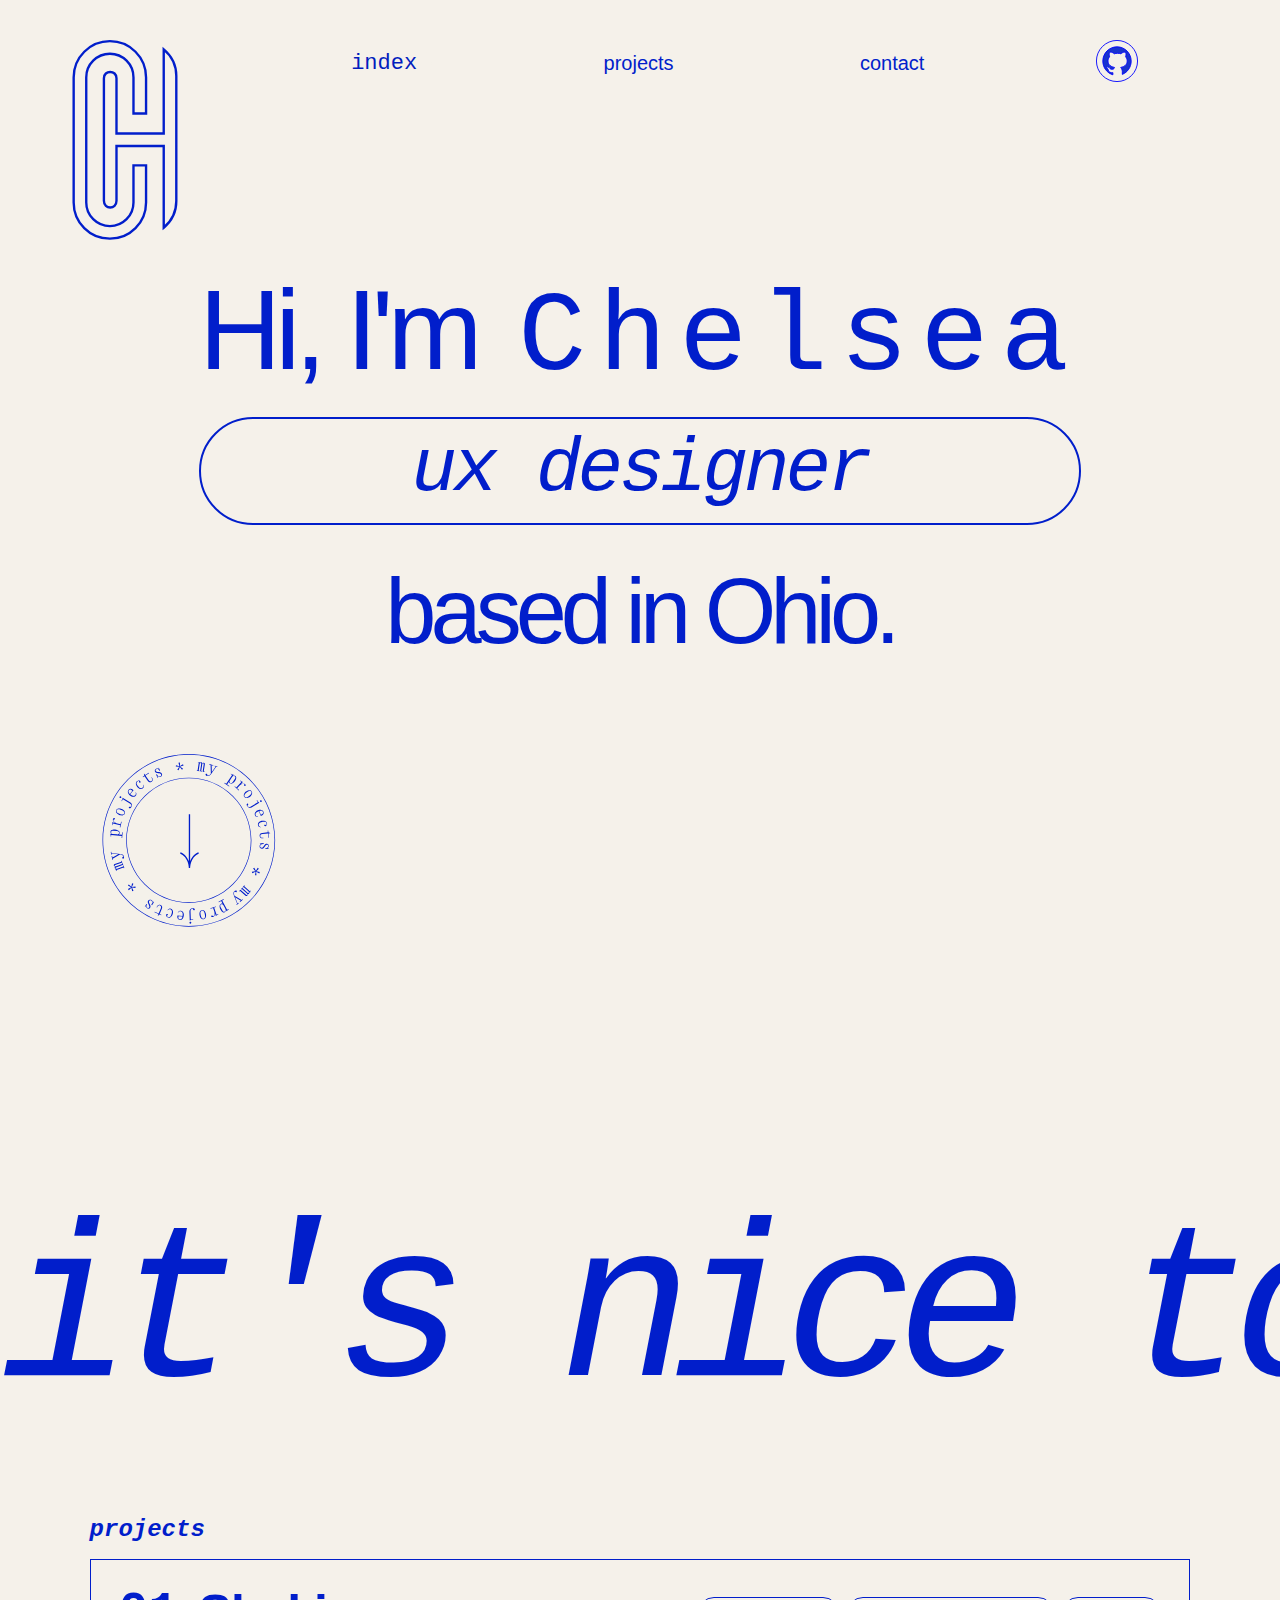
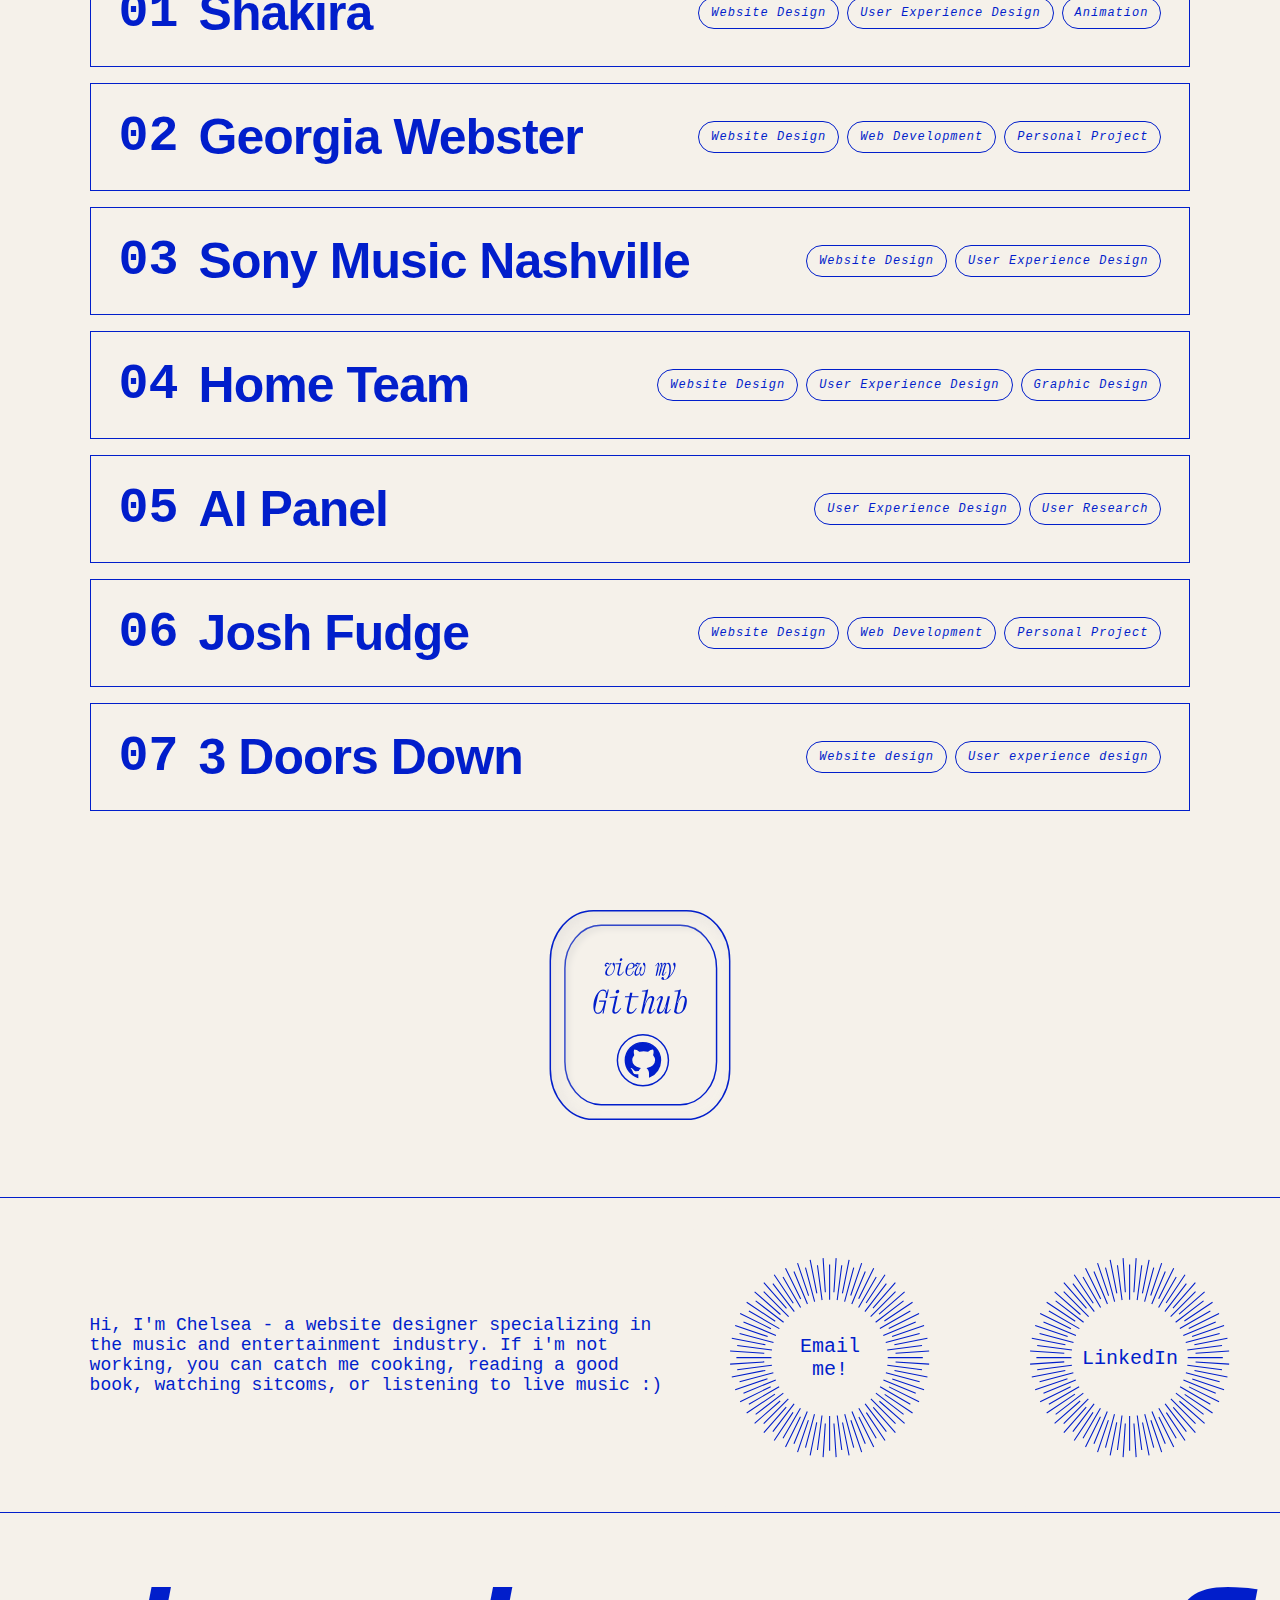
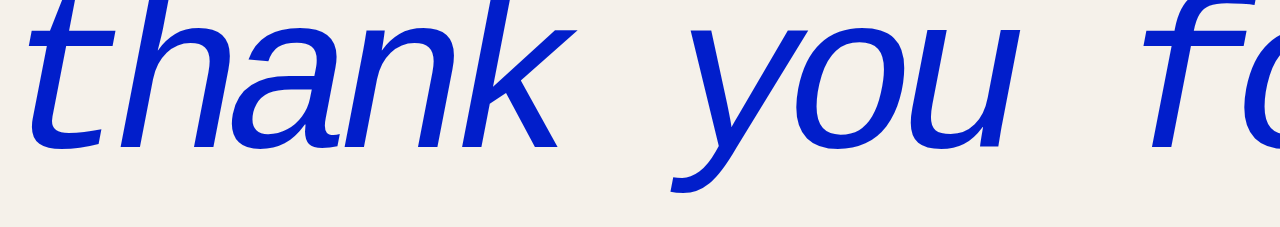
==== index.html @ 5febe778 "added google analytics tag" ====
<!DOCTYPE html>
<html lang="en">

<head>
    <meta charset="UTF-8">
    <meta name="viewport" content="width=device-width, initial-scale=1.0">
    <meta http-equiv="Content-Security-Policy"
        content="default-src 'self'; img-src 'self' data:; script-src 'self'; font-src 'self' https://fonts.gstatic.com; style-src 'self' https://fonts.googleapis.com;">
    <title>Chelsea Sedmak - Portfolio</title>
    <link rel="stylesheet" href="styles.css">
    <link rel="preload" href="https://fonts.googleapis.com">
    <link rel="preload" href="https://fonts.gstatic.com" crossorigin>
    <link href="https://fonts.googleapis.com/css2?family=Xanh+Mono:ital@0;1&display=swap" rel="stylesheet">
    <link
        href="https://fonts.googleapis.com/css2?family=Roboto:ital,wght@0,100;0,300;0,400;0,500;0,700;0,900;1,100;1,300;1,400;1,500;1,700;1,900&display=swap"
        rel="stylesheet">
    <!-- Google tag (gtag.js) -->
    <script async src="https://www.googletagmanager.com/gtag/js?id=G-30CPPWSN0V"></script>
    <script>
        window.dataLayer = window.dataLayer || [];
        function gtag() { dataLayer.push(arguments); }
        gtag('js', new Date());

        gtag('config', 'G-30CPPWSN0V');
    </script>
</head>

<body>
    <!-- Navigation Section -->
    <section id="navigation">
        <div class="nav-container">
            <img src="assets/ch-logo (2).svg" loading="lazy" alt="Chelsea Sedmak Logo" class="ch-logo" width="250px"
                height="250px">
            <div class="hamburger" id="hamburger">
                <img src="assets/hamburger-menu (4).svg" alt="Hamburger Menu" class="menu-icon" id="menu-icon"
                    width="36" height="36">
                <img src="assets/close-icon.svg" alt="Close Menu" class="menu-icon hidden" width="30" height="30">
            </div>
            <ul id="nav-menu">
                <li><a href="#index" class="active">index</a></li>
                <li><a href="#projects-section" class="scroll-button">projects</a></li>
                <li><a href="#contact-section" class="scroll-button">contact</a></li>
                <div class="contact-icons">
                    <a href="https://github.com/chelseasedmak" target="_blank" rel="noopener noreferrer">
                        <img src="assets/github-icon (1).svg" loading="lazy" alt="GitHub Chelsea Sedmak"
                            class="github-icon" width="42" height="42">
                    </a>

                </div>
            </ul>
        </div>
    </section>




    <!-- Hero Button Container -->
    <a href="#projects-section" class="hero-button-container">
        <img src="assets/my-projects-circle2.svg" loading="lazy" alt="Projects Loop" class="copy-circle"
            style="transform: translate3d(0px, 0px, 0px) scale3d(1, 1, 1) rotateX(0deg) rotateY(0deg) rotateZ(1.4976deg) skew(0deg, 0deg); transform-style: preserve-3d; will-change: transform;"
            width="175px" height="175px">
        <img src="assets/down-arrow.svg" alt="Arrow Down" class="arrow-down">
    </a>

    <!-- Hero Section -->
    <section id="hero-section">
        <div class="hero-section-container">
            <h1>Hi, I'm <span class="first-name">Chelsea</span>
                <span class="text-decoration-container">
                    <span class="text-decoration">ux designer</span>
                </span>
                <span class="location">based in Ohio.</span>
            </h1>
        </div>
    </section>

    <!-- Scrolling Wrapper Home -->
    <div class="scrolling-wrapper-home">
        <div class="moving-text" data-text="it's nice to meet you">
            it's nice to meet you
            <div class="scrolling-icons">
                <img src="assets/spcae-decoration.svg" loading="lazy" alt="decoration" class="scrolling-item"
                    height="230px">
                <img src="assets/decor-20.svg" loading="lazy" alt="decoration" class="scrolling-item" height="207px">
                <img src="assets/snake-icon (2).svg" loading="lazy" alt="decoration" class="scrolling-item"
                    height="220px">
                <img src="assets/star-icon (5).svg" loading="lazy" alt="decoration" class="scrolling-item"
                    height="250px">
            </div>
            <!-- Duplicate Text -->
            it's nice to meet you
            <div class="scrolling-icons">
                <img src="assets/spcae-decoration.svg" loading="lazy" alt="decoration" class="scrolling-item"
                    height="230px">
                <img src="assets/decor-20.svg" loading="lazy" alt="decoration" class="scrolling-item" height="207px">
                <img src="assets/snake-icon (2).svg" loading="lazy" alt="decoration" class="scrolling-item"
                    height="220px">
                <img src="assets/star-icon (5).svg" loading="lazy" alt="decoration" class="scrolling-item"
                    height="250px">
            </div>
        </div>
    </div>

    <!-- Projects Section -->
    <section id="projects-section">
        <h3>projects</h3>
        <div id="projects-container"></div>
    </section>

    <!-- Contact Section -->
    <section id="contact-section">
        <div class="github-button-container">
            <a href="https://github.com/chelseasedmak" target="_blank" rel="noopener noreferrer" class="github-button">
                <img src="assets/github-button14 (1).svg" loading="lazy" alt="View my GitHub" width="210px"
                    height="210px">
            </a>
        </div>
    </section>

    <!-- About Section -->
    <section id="about-section">
        <div class="about-container">
            <p>
                Hi, I'm Chelsea - a website designer specializing in the music and entertainment industry. If i'm not
                working, you can catch me cooking, reading a good book, watching
                sitcoms,
                or listening to live music :)
            </p>

            <div class="icons">
                <a href="mailto:chelseasedmak.web@gmail.com" class="contact-button-container">
                    <img src="assets/circle-decoration-2.svg" loading="lazy" alt="" class="copy-circle"
                        style="transform: translate3d(0px, 0px, 0px) scale3d(1, 1, 1) rotateX(0deg) rotateY(0deg) rotateZ(1.4976deg) skew(0deg, 0deg); transform-style: preserve-3d; will-change: transform;"
                        width="200px" height="200px">
                    <div class="contact-button-text">Email me!</div>
                </a>
                <a href="https://www.linkedin.com/in/chelseasedmak/" class="contact-button-container" target="_blank"
                    rel="noopener noreferrer">
                    <img src="assets/circle-decoration-2.svg" loading="lazy" alt="" class="copy-circle"
                        style="transform: translate3d(0px, 0px, 0px) scale3d(1, 1, 1) rotateX(0deg) rotateY(0deg) rotateZ(1.4976deg) skew(0deg, 0deg); transform-style: preserve-3d; will-change: transform;"
                        width="200px" height="200px">
                    <div class="contact-button-text">LinkedIn</div>
                </a>
            </div>
        </div>
    </section>

    <!-- Scrolling Footer -->
    <div class="scrolling-wrapper-home">
        <div class="moving-text" data-text="thank you for viewing!">
            thank you for viewing!
            <div class="scrolling-icons">
                <img src="assets/decor-4.svg" loading="lazy" class="scrolling-item" alt="decoration">
                <img src="assets/decor-9.png" loading="lazy" class="scrolling-item" alt="decoration">
                <img src="assets/decor-10.svg" loading="lazy" class="scrolling-item" alt="decoration">
            </div>
        </div>
    </div>

    <script src="script.js"></script>
</body>

</html>
---- styles.css ----
html {
    scroll-behavior: smooth;
}

body {
    display: flex;
    flex-direction: column;
    min-height: 100vh;
    width: 100%;
    margin: 0 auto;
    background-color: #F5F1EA;
    color: #011ECB;
    cursor: url('assets/cursor-triple\ \(1\).png'), auto;
    overflow-x: hidden;
}

/* NAVIGATION */
#navigation {
    display: flex;
    flex-direction: row;
    position: relative;
    width: 100%;

}

.nav-container {
    display: flex;
    align-items: flex-start;
    width: 100%;
    justify-content: space-between;
    margin-top: 40px;
    margin-right: 56px;
}

ul {
    display: flex;
    align-items: center;
    margin: 0;
    flex-grow: 1;
    justify-content: space-around;
}


#nav-menu {
    list-style-type: none;
    display: flex;
    flex-direction: row;
    gap: 64px;
    align-items: center;
}

a {
    text-decoration: none;
    font-family: "Roboto", sans-serif;
    font-weight: 300;
    font-size: 22px;
    color: #011ECB;
    margin-top: 8px;
    background-color: #F5F1EA;
    border-radius: 60px;
}

a:hover {
    font-family: "Xanh Mono", monospace;
    color: #021DBE;
    padding-bottom: 0px;
    font-size: 22px;
}


a.active {
    font-family: "Xanh Mono", monospace;
    color: #021DBE;
    padding-bottom: 4px;
    font-size: 22px;
}

/*NAVIGATION HOVER BRACKETS*/
#navigation ul li a {
    position: relative;
    padding: 0 15px;
    text-decoration: none;
}


#navigation ul li a::before,
#navigation ul li a::after {
    content: "";
    position: absolute;
    opacity: 0;
    transition: opacity 0.3s ease;
}

#navigation ul li a::before {
    content: "[ ";
    left: 0;
}

#navigation ul li a::after {
    content: " ]";
    right: 0;
}

#navigation ul li a:hover::before,
#navigation ul li a:hover::after {
    opacity: 1;
}

/*HAMBURGER MENU*/
#hamburger {
    display: none;
    cursor: pointer;
    gap: 5px;
}

.hamburger span {
    width: 30px;
    height: 3px;
    background-color: black;
    transition: all 0.3s;
}

.menu-icon {
    display: block;
}

.hidden {
    display: none;
}

.menu-icon {
    transition: opacity 0.3s;
}


@media (max-width: 1400px) {
    ul {
        margin-right: 40px;
    }

    a {
        font-size: 20px;
        margin-top: 6px;
    }

    a:hover {
        font-size: 22px;
    }

    a:active {
        font-size: 20px;
    }

    .contact-icons {
        gap: 40px;
    }

    .ch-logo {
        height: 200px;
    }
}

@media (max-width: 900px) {

    body {
        overflow-x: hidden;
    }

    .nav-container {
        display: flex;
    }

    #hamburger {
        display: block;
    }

    ul {
        position: absolute;
        left: 100%;
        top: 50%;
        transition: left 0.3s ease;
        height: 650px;

    }

    #nav-menu {
        display: none;
        gap: 16px;
        padding: 36px 24px;
        width: 80%;
        border: 2px solid #011ECB;
        border-radius: 20px;
        background-color: #F5F1EA;
        z-index: 1000;

    }

    #nav-menu.active {
        display: flex;
        flex-direction: column;
    }

    ul.active {
        left: 6%;
    }

    a {
        font-size: 22px;
    }

    a:hover {
        font-size: 22px;
    }

    a.active {
        font-size: 22px;
    }

    .ch-logo {
        width: 150px;
        height: 150px;
    }

}

@media (max-width: 460px) {
    ul.active {
        left: 3.5%;
    }

}



/* HERO SECTION */
#hero-section {
    display: flex;
    flex-direction: column;
    align-items: center;
    justify-content: center;
    height: 100vh;
    position: relative;
}


.hero-section-container {
    margin-bottom: 2%;
}

/* HERO BUTTON */
.hero-button-container {
    display: flex;
    flex-direction: row;
    align-items: flex-end;
    position: absolute;
    top: 82%;
    left: 10%;
    display: flex;
    align-items: center;
    justify-content: center;
    z-index: 1;
}

@keyframes rotate {
    from {
        transform: rotate(0deg);
    }

    to {
        transform: rotate(360deg);
    }
}

.copy-circle {
    animation: rotate 12s linear infinite;
}

.arrow-down {
    position: absolute;
    top: 50%;
    left: 50%;
    transform: translate(-50%, -50%) rotate(0deg);
    width: 25px;
    height: auto;
    pointer-events: none;
}

.hero-button-container:hover .copy-circle,
.hero-button-container:hover .arrow-down {
    filter: hue-rotate(115deg);
}


/* HERO HEADER */
h1 {
    font-family: "Roboto", sans-serif;
    font-weight: 300;
    align-items: center;
    font-size: 8.25rem;
    line-height: 125%;
    text-align: center;
    padding-bottom: 100px;
    letter-spacing: -6px;
    display: inline-block;
    margin-top: -30%;
}

/* TEXT DECORATION CONTAINER */
.text-decoration-container {
    border: 2px solid #011ECB;
    border-radius: 100px;
    padding: 10px;
    margin: 16px auto;
    display: flex;
    justify-content: center;
    align-items: center;
    max-width: 100%;
}

.text-decoration {
    font-size: 92px;
    font-family: "Xanh Mono", monospace;
    letter-spacing: -4px;
    font-style: italic;
    color: #011ECB;
    display: flex;
    flex-direction: row;
    justify-content: center;
    align-items: center;
    transition: opacity 0.5s ease;
}

.text-decoration.fade-out {
    opacity: 0;
}

.first-name {
    font-family: "Xanh Mono", monospace;
    font-weight: 200;
    letter-spacing: 12px;
    margin-left: 16px;
}

.location {
    font-size: 115px;
}

@media (max-width: 1400px) {
    h1 {
        font-size: 114px;
        line-height: 1.1;
        margin-top: -30%;
        padding-bottom: 80px;
    }

    .text-decoration {
        font-size: 76px;
    }

    .location {
        font-size: 92px;
    }

    .hero-button-container {
        top: 83%;
        left: 8%;
    }

    .arrow-down {
        width: 20px;
    }
}

@media (max-width: 1200px) {
    h1 {
        line-height: 1.0;
        font-size: 96px;
        padding-bottom: 60px;
        margin-top: -40%;
    }

    .text-decoration {
        font-size: 76px;
    }

    .location {
        font-size: 86px;
    }

    .hero-button-container {
        top: 85%;
        left: 15%;
        transform: translateX(-50%);
    }

    .arrow-down {
        width: 18px;
    }
}

@media (max-width: 900px) {
    h1 {
        font-size: 72px;
        padding-bottom: 60px;
        line-height: 1.0;
    }

    .text-decoration {
        font-size: 52px;
    }

    .location {
        font-size: 65px;
    }

    .hero-button-container {
        top: 83%;
        left: 50%;
        transform: translateX(-50%);
    }

    .copy-circle {
        width: 200px;
        height: 200px;
    }

    .arrow-down {
        width: 18px;
    }

    @media (max-width: 600px) {
        .copy-circle {
            width: 175px;
            height: 175px;
        }
    }
}

@media (max-width: 460px) {

    body {
        overflow-x: hidden;
    }

    h1 {
        font-size: 42px;
        padding-bottom: 300px;
        line-height: 1.0;
        margin-left: 16px;
        margin-right: 16px;
        letter-spacing: 0px;
    }

    .text-decoration {
        font-size: 24px;
        letter-spacing: 2px;
    }

    .location {
        font-size: 32px;
        letter-spacing: 0px;
    }

    .hero-button-container {
        top: 80%;
        left: 50%;
        transform: translateX(-50%);
    }

    .copy-circle {
        width: 100px;
        height: 100px;
    }

    .arrow-down {
        width: 14px;
    }
}



/* NICE TO MEET YOU - SCROLL */
.scrolling-wrapper-home {
    overflow: hidden;
    white-space: nowrap;
    width: 100%;
    margin-top: 2%;
}

.moving-text {
    display: flex;
    flex-direction: row;
    gap: 64px;
    animation: scroll 13s linear infinite;
    font-size: 220px;
    letter-spacing: -20px;
    font-family: "Xanh Mono", monospace;
    font-style: italic;
    margin-top: 2%;
    align-items: center;
}

.moving-text::after {
    content: attr(data-text);
    padding-left: 36px;
}

.scrolling-icons {
    display: flex;
    flex-direction: row;
    align-items: center;
    justify-content: center;
    gap: 48px;
}

@keyframes scroll {
    0% {
        transform: translateX(0);
    }

    100% {
        transform: translateX(-100%);
    }
}

@media (max-width: 1024px) {
    .moving-text {
        font-size: 180px;
        gap: 50px;
    }

    .scrolling-icons {
        gap: 36px;
    }

    .scrolling-item {
        height: 200px;
    }
}

@media (max-width: 768px) {
    .moving-text {
        font-size: 152px;
        gap: 30px;
    }

    .scrolling-icons {
        gap: 24px;
    }

    .scrolling-item {
        height: 150px;
    }
}

@media (max-width: 460px) {
    .moving-text {
        font-size: 92px;
        gap: 20px;
        letter-spacing: -10px;

    }

    .scrolling-icons {
        gap: 16px;

    }

    .scrolling-item {
        height: 100px;
    }
}

@media (max-width: 360px) {
    .moving-text {
        font-size: 88px;
        gap: 10px;
    }

    .scrolling-icons {
        gap: 12px;
        height: 102px;
    }

    .scrolling-item {
        height: 50px;
    }
}


/* PROJECTS SECTION */
#projects-section {
    margin-top: 4%;
    margin-left: 7%;
    margin-right: 7%;
}

h3 {
    font-family: "Xanh Mono", monospace;
    font-style: italic;
    font-size: 24px;
    margin-bottom: 16px;
}

#projects-container {
    position: relative;
    z-index: 0;
}

.projects-item-container {
    display: flex;
    flex-direction: row;
    justify-content: space-between;
    align-items: center;
    padding: 24px 28px;
    border: 1px solid #011ECB;
    margin-bottom: 16px;
    color: #011ECB;
    background-color: #F5F1EA;
    width: 100%;
    position: relative;
    cursor: pointer;
    flex-wrap: wrap;
}

.projects-item-container:hover {
    background-color: #011ECB;
    color: #F5F1EA;
    border-radius: 100px;
    transition: border-radius 0.4s cubic-bezier(0.645, 0.045, 0.355, 1), background-color 0.4s cubic-bezier(0.645, 0.045, 0.355, 1);
}

.hover-image {
    display: none;
    position: absolute;
    top: -150%;
    left: 45%;
    border: 1px solid #011ECB;
    width: 500px;
    object-fit: cover;
    border-radius: 35px;
    z-index: 1000;
}

.projects-item-container:hover .hover-image {
    display: block;
}


.number {
    font-family: "Xanh Mono", monospace;
    font-size: 50px;
    font-weight: 600;
}


.project-title {
    display: flex;
    flex-direction: row;
    align-items: flex-start;
    gap: 20px;
}

.project-name {
    font-family: "Roboto", sans-serif;
    font-size: 50px;
    font-weight: 700;
    letter-spacing: -1px;
}

/* TAGS SECTION */
.tags {
    display: flex;
    flex-wrap: wrap;
    gap: 8px;
}

.tag-item {
    font-family: "Xanh Mono", monospace;
    font-size: 14px;
    font-style: italic;
    border: 1px solid #011ECB;
    border-radius: 100px;
    padding: 8px 12px;
    letter-spacing: 1px;
}

.projects-item-container:hover .tag-item {
    border: 1px solid #F5F1EA;
}

@media (max-width: 1200px) {
    .projects-item-container {
        display: flex;
        flex-direction: column;
        align-items: flex-start;
        padding: 20px 24px;
    }

    .project-name {
        font-size: 42px;
    }

    .number {
        font-size: 42px;
    }

    .hover-image {
        width: 400px;
    }

    .tag-item {
        font-size: 14px;
        margin-top: 8px;
    }

}

@media (max-width: 600px) {
    .projects-item-container {
        display: flex;
        flex-direction: column;
        align-items: flex-start;
        padding: 16px 28px;
    }

    .project-name {
        font-size: 32px;
    }

    .number {
        font-size: 32px;
    }

    .tags {
        justify-content: flex-start;
    }


    .hover-image {
        width: 250px;
    }

    .tag-item {
        font-size: 10px;
        margin-top: 8px;
    }
}

@media (max-width: 460px) {
    #projects-section {
        margin-left: 5%;
        margin-right: 5%;
    }

    .projects-item-container {
        display: flex;
        flex-direction: column;
        align-items: flex-start;
        padding: 16px 16px;
    }

    .project-title {
        gap: 8px;
    }

    .project-name {
        font-size: 24px;
    }

    .number {
        font-size: 24px;
    }

    .tags {
        justify-content: flex-start;
        margin-top: 8px;
        gap: 4px;
    }


    .hover-image {
        width: 250px;
    }

    .tag-item {
        font-size: 10px;
    }
}


/*CONTACT SECTION */
.github-button-container {
    display: flex;
    flex-direction: row;
    align-items: center;
    justify-content: center;
    margin-top: 6%;
}

.github-button {
    background: none;
    border: none;
    box-shadow: none;
    display: flex;
    flex-direction: row;
    align-items: center;
    justify-content: center;
    perspective: 1000px;
    transition: transform 0.6s;
    transform-style: preserve-3d;
}

.github-button::before {
    content: '';
    position: absolute;
    top: 0;
    left: 0;
    width: 100%;
    height: 100%;
    transform: rotateX(180deg);
    backface-visibility: hidden;
}

.github-button:hover {
    filter: hue-rotate(115deg);
    transform: rotateX(180deg);
}

/* ABOUT/CONTACT SECTION */

.about-container {
    border-top: 1px solid #011ECB;
    border-bottom: 1px solid #011ECB;
    padding-top: 4px;
    padding-bottom: 4px;
    display: flex;
    flex-direction: row;
    justify-content: space-between;
    align-items: center;
}

#contact-section {
    display: flex;
    flex-direction: row;
    justify-content: center;
    align-items: center;
    margin-bottom: 6%;
}

p {
    font-family: "Xanh Mono", monospace;
    font-size: 18px;
    width: 600px;
    margin-left: 7%;
}

.contact-button-container {
    display: flex;
    flex-direction: column;
    justify-content: center;
    align-items: center;
    position: relative;
    text-align: center;
    width: 300px;
    height: 300px;
    text-decoration: none;
    z-index: 1;
    transition: width 0.5s, height 0.5s;
}

@keyframes rotate {
    from {
        transform: rotate(0deg);
    }

    to {
        transform: rotate(360deg);
    }
}

.contact-button-text {
    position: absolute;
    top: 50%;
    transform: translate(-50%, -50%);
    height: auto;
    pointer-events: none;
    color: #011ECB;
    font-family: "Xanh Mono", monospace;
    font-size: 20px;
    margin-left: 100px;
    width: 100px;
    text-align: center;
}

.contact-button-container:hover .copy-circle,
.contact-button-container:hover .contact-button-text {
    filter: hue-rotate(115deg);
}

/* CIRCLE ANIMATION */
.copy-circle {
    animation: rotate 12s linear infinite;
}

/* ICONS CONTAINER */
.icons {
    display: flex;
    flex-direction: row;
    justify-content: center;
}

@media (max-width: 1200px) {
    p {
        font-size: 16px;
        width: 600px;
        text-align: center;
    }

    .contact-button-container {
        width: 300px;
        height: 300px;
    }

    .contact-button-text {
        font-size: 18px;
        margin-left: 100px;
    }

    .about-container {
        display: flex;
        flex-direction: column;
        padding: 24px;
    }

    .icons {
        display: flex;
        flex-direction: row;
    }
}


@media (max-width: 600px) {

    p {
        width: 300px;
    }

    .github-button-container {
        margin-top: 4%;
    }

    .github-button {
        transform: scale(0.8);
    }

    .about-container {
        display: flex;
        flex-direction: column;
        padding-top: 24px;
        padding-bottom: 24px;
        margin-top: 4%;
    }

    .contact-button-text {
        font-size: 14px;
        margin-left: 101px;
    }

    .icons {
        display: flex;
        flex-direction: row;
        justify-content: space-around;
    }

    .contact-button-container {
        width: 225px;
        height: 225px;
    }
}

@media (max-width: 460px) {
    .contact-button-container {
        width: 150px;
        height: 150px;
    }

    p {
        margin-left: 0%;
    }
}



/*---INTERAL PAGES---*/



/*HERO SECTION*/
#internal-hero-section {
    display: inline-flex;
    flex-direction: row;
    justify-items: center;
    margin-left: 5%;
    margin-top: 3%;
}

.internal-header-name,
.internal-header-number {
    font-family: "Roboto", sans-serif;
    font-weight: 300;
    align-items: center;
    font-size: 130px;
    line-height: 110%;
    display: flex;
    flex-direction: column;
    align-items: center;
    justify-content: center;
    letter-spacing: -9px;
}

.internal-header-number {
    font-family: "Xanh Mono", monospace;
    margin-right: 36px;
    letter-spacing: -2px;
}

#tag-section {
    display: flex;
    flex-direction: row;
    gap: 12px;
    margin-left: 5%;
    margin-top: 3%;
}

.description-paragraph {
    font-family: "Roboto", sans-serif;
    font-weight: 300;
    font-size: 24px;
    margin-left: 5%;
    margin-top: 3%;
    width: 50%;
}

.internal-arrow {
    width: 50%;
    margin-top: 5%;
}


/*MAIN PHOTO*/
.main-photo-container {
    text-align: center;
    margin: 10%;
}

.main-photo {
    width: 100%;
    max-width: 65%;
    height: 100%;
    border: 100px;
    transition: transform 0.2s ease-out;
}

.main-photo-mobile {
    display: none;
}

/*PROJECT-PHOTO-CONTAINER*/
.project-photo-container-2 {
    display: flex;
    flex-direction: column;
    justify-content: center;
    align-items: center;
    align-content: center;
}

.project-photo-2 {
    width: 80%;
    border: 1px solid #011ECB;
    border-radius: 30px;
}


/*FIRST CONTAINER REUSABLE COMPONENT*/
.first-container {
    margin-top: 2%;
    margin-bottom: 4%;
    margin-left: 10%;
    margin-right: 10%;
}

.first-container-text {
    gap: 16px;
    display: flex;
    flex-direction: column;
    text-align: left;
    align-items: flex-end;

}

.first-container-header {
    font-family: "Xanh Mono", monospace;
    font-size: 24px;
    font-style: italic;
    width: 50%;
}


.first-container-paragraph {
    font-family: "Roboto", sans-serif;
    font-size: 16px;
    font-weight: 200;
    width: 50%;
}

/*PROJECT DETIALS PHOTO*/
.project-details-container {
    margin-bottom: 4%;
}

.project-details-photo {
    width: 100%;

}


/*THIRD + SECOND CONTAINER RESURABLE COMPONENTS*/
/*Headers*/
.third-container-title,
.second-container-title {
    display: flex;
    flex-direction: row;
}

.internal-section-name,
.internal-section-number {
    font-family: "Roboto", sans-serif;
    font-weight: 300;
    align-items: center;
    font-size: 64px;
    line-height: 110%;
    display: flex;
    flex-direction: column;
    align-items: center;
    justify-content: center;
    letter-spacing: -2px;
}

.internal-section-number {
    font-family: "Xanh Mono", monospace;
    margin-right: 18px;
    letter-spacing: -2px;
}

/*SECOND CONTAINER*/
.second-container {
    display: flex;
    flex-direction: column;
    margin-top: 10%;
    margin-bottom: 0%;
    margin-right: 10%;
    margin-left: 10%;
}

.second-container-text {
    display: flex;
    flex-direction: column;
    gap: 16px;
    font-weight: 300;
    width: 50%;
}

.second-container-title {
    font-family: "Xanh Mono", monospace;
    font-size: 32px;
    letter-spacing: -1px;

}

.second-container-paragraph {
    font-family: "Roboto", sans-serif;
    font-size: 14px;

}

.second-placeholder {
    border-radius: 20px;
    width: 100%;
    margin-top: 3%;
}

.second-placeholder-ai {
    width: 75%;
}

.second-placeholder-ai-container {
    display: flex;
    flex-direction: row;
    justify-content: center;
    align-items: center;
    margin-top: 24px;
}

.second-placeholder-hometeam {
    width: 80%;
}

.placeholder-wrapper {
    display: flex;
    flex: column;
    align-items: center;
    justify-content: center;
    margin-top: 2%;
}

/*Third Container*/
.third-container {
    display: flex;
    flex-direction: row;
    margin-top: 10%;
    margin-bottom: 0%;
    margin-right: 10%;
    margin-left: 10%;
}

.third-container-text {
    display: flex;
    flex-direction: column;
    gap: 16px;
    font-weight: 300;
    width: 100%;
    margin-right: 48px;
}

.third-container-title {
    font-family: "Xanh Mono", monospace;
    font-size: 32px;
    letter-spacing: -1px;

}

.third-container-paragraph {
    font-family: "Roboto", sans-serif;
    font-size: 14px;
    width: 100%;

}

.third-container-placeholder {
    border-radius: 20px;
    width: 90%;
}

.third-container-placeholder-wrapper {
    display: flex;
    flex-direction: column;
    align-items: center;
    padding: 0%;
}

.third-container-text-shakira {
    display: flex;
    flex-direction: column;
    gap: 16px;
    font-weight: 300;
    width: 100%;
    margin-right: 56px;
}

.third-container-placeholder-shakira {
    width: 90%;
}

/*INTERNAL HORIZONTAL SCROLL SECTION*/
.scrolling-wrapper {
    width: 100%;
    overflow: hidden;
    position: relative;
    margin-top: 7%;
}

.scrolling-project-images {
    display: flex;
    gap: 64px;
    animation: scroll 25s linear infinite;
}

.scroll-item {
    width: 600px;
    height: 700px;
    border-radius: 30px;
}

.scroll-item-nashville {
    width: 900px;
    height: fit-content;
}

.scrolling-wrapper-nashville {
    width: 100%;
    overflow: hidden;
    position: relative;
    height: 600px;
    margin-top: 7%;
    margin-bottom: 10%;
}

.third-container-nashville {
    display: flex;
    flex-direction: row;
    justify-content: space-between;
    margin-top: 0%;
    margin-bottom: 0%;
    margin-right: 10%;
    margin-left: 10%;
}

.threedd-p {
    display: flex;
    flex-direction: column;
    justify-content: center;
    align-items: center;
    margin: 5%;
}

/*FOOTER*/
.bottom-nav {
    border-top: 1px solid #011ECB;
    border-bottom: 1px solid #011ECB;
}

.bottom-nav-wrapper {
    display: flex;
    flex-direction: row;
    justify-content: space-between;
    padding: 56px 0px;

}

.previous-project,
.next-project {
    background-color: transparent;
    font-family: "Xanh Mono", monospace;
    color: #011ECB;
    font-size: 24px;
    width: 50%;
}

.previous-project:hover,
.next-project:hover {
    filter: hue-rotate(115deg);
    font-size: 24px;
}

.previous-project-container,
.next-project-container {
    display: flex;
    flex-direction: column;
    align-items: center;
}

.previous-project-text,
.next-project-text {
    margin-top: 12px;
}

.internal-home-button {
    border: 1px solid #011ECB;
    border-radius: 100px;
    font-family: "Xanh Mono", monospace;
    letter-spacing: 2px;
    font-size: 24px;
    color: #011ECB;
    width: 30%;
    height: 48px;
    display: flex;
    flex-direction: row;
    align-items: center;
    justify-content: center;
}

.internal-home-button:hover {
    background-color: #011ECB;
    color: #F5F1EA;
    transition: 0.3s ease;

}

footer {
    margin-top: 10%;
    width: 100%;
}

/*INTERNAL ICONS FOR SCROLL*/
.internal-icons {
    display: flex;
    flex-direction: row;
    margin-top: 5%;
    margin-left: 10%;
    margin-right: 10%;
    align-items: center;
    justify-content: space-around;
}

@keyframes scroll {
    0% {
        transform: translateX(0);
    }

    100% {
        transform: translateX(-180%);
    }
}


@media (max-width: 1400px) {

    .internal-header-name,
    .internal-header-number {
        font-size: 100px;
    }

    .description-paragraph {
        font-size: 22px;
        text-align: left;
        width: 50%;
    }

    .tag-item {
        font-size: 12px;

    }
}

@media (max-width: 1200px) {

    .internal-header-name,
    .internal-header-number {
        font-size: 85px;
        margin-top: 2%;
    }

    .internal-header-number {
        margin-right: 16px;
    }

    .description-paragraph {
        font-size: 20px;
        text-align: left;
        width: 50%;
    }


    .paragraph-section-1,
    .paragraph-section-2 {
        text-align: center;
        display: flex;
        flex-direction: column;
        align-items: center;
        justify-content: center;
        margin-top: 8%;
        margin-bottom: 8%;
    }

    .internal-paragraph {
        width: 65%;
        text-align: center;
        margin: 0;
    }


    .scroll-item {
        width: 600px;
        height: 600px;
    }


    .scroll-item-nashville {
        width: 600px;

    }

    .scrolling-wrapper-nashville {
        height: 600px;
        margin-top: 5%;
        margin-bottom: 5%;
    }

    .second-container-text {
        width: 75%;
    }

    .first-container-header {
        font-size: 24px;
    }

    .first-container-paragraph {
        font-size: 16px;
    }

    .third-container-nashville {
        margin-top: -102px;
        margin-bottom: 64px;
    }

    .previous-project,
    .next-project {
        font-size: 22px;
        width: 50%;
    }

    .internal-home-button {
        width: 30%;
        font-size: 22px;
    }


    .internal-home-button:hover {
        font-size: 22px;
    }

    .previous-project:hover,
    .next-project:hover {
        font-size: 22px;
    }

}

@media (max-width: 900px) {

    .internal-header-name,
    .internal-header-number {
        font-size: 82px;
        margin-top: 2%;
    }

    .internal-header-number {
        margin-right: 16px;
    }

    .description-paragraph {
        font-size: 16px;
        text-align: left;
        width: 50%;
    }


    .paragraph-section-1,
    .paragraph-section-2 {
        text-align: center;
        display: flex;
        flex-direction: column;
        align-items: center;
        justify-content: center;
        margin-top: 6%;
        margin-bottom: 6%;
    }

    .internal-paragraph {
        width: 65%;
        text-align: center;
        margin: 0;
    }


    .scroll-item {
        width: 400px;
        height: 400px;
        border-radius: 24px;
    }

    .scrolling-project-images {
        gap: 36px;
    }


    .scroll-item-nashville {
        width: 500px;
        height: 500px;

    }

    .scrolling-wrapper-nashville {
        height: 500px;
        margin-top: 5%;
        margin-bottom: 5%;
    }

    .tag-item {
        font-size: 12px;
    }

    .second-container-text {
        width: 100%;
    }

    .internal-section-name,
    .internal-section-number {
        font-size: 48px;
        line-height: 110%;
        letter-spacing: -1px;
    }

    .internal-section-number {
        font-family: "Xanh Mono", monospace;
        margin-right: 16px;
        letter-spacing: -1px;
    }

    .second-container-paragraph,
    .third-container-paragraph {
        font-size: 14px;
        margin-bottom: 12px;
    }

    .first-container-header {
        font-size: 36px;
    }

    .first-container-paragraph {
        font-size: 14px;
    }


    .first-container-header {
        font-size: 24px;
    }

    .first-container-paragraph {
        font-size: 16px;
        margin-top: 0px;
    }

    .third-container {
        display: flex;
        flex-direction: column;
        margin-top: 10%;
        margin-bottom: 0%;
        margin-right: 10%;
        margin-left: 10%;
    }

    .third-container-paragraph {
        margin-bottom: 24px;
    }

    .third-container-nashville {
        display: flex;
        flex-direction: column;
        margin-top: 0%;
        margin-bottom: 0%;
        margin-right: 10%;
        margin-left: 10%;
    }

    .previous-project,
    .next-project {
        font-size: 20px;
        width: 50%;
    }

    .internal-home-button {
        width: 30%;
        font-size: 20px;
    }

    .previous-project:hover,
    .next-project:hover {
        font-size: 20px;
    }

    .internal-home-button:hover {
        font-size: 20px;
    }
}




@media (max-width: 800px) {

    .internal-header-name,
    .internal-header-number {
        font-size: 48px;
        margin-top: 5%;
        letter-spacing: 0;
    }

    .internal-header-number {
        margin-right: 16px;
    }



    .tag-item {
        font-size: 12px;
        text-align: center;
        padding: 8px 8px;
    }

    #tag-section {
        gap: 8px;
    }

    .scrolling-wrapper-nashville {
        height: 400px;
        margin-top: 5%;
        margin-bottom: 5%;
    }


    .scroll-item-nashville {
        width: 400px;
        height: 400px;
    }

    .second-container,
    .third-container {
        margin-top: 15%;
    }

    .second-container-text {
        width: 100%;
    }

    .internal-section-name,
    .internal-section-number {
        font-size: 48px;
        line-height: 110%;
        letter-spacing: -1px;
    }

    .internal-section-number {
        font-family: "Xanh Mono", monospace;
        margin-right: 16px;
        letter-spacing: -1px;
    }

    .second-container-paragraph,
    .third-container-paragraph {
        font-size: 14px;
        margin-bottom: 12px;
    }

    .first-container-header {
        font-size: 22px;
    }

    .first-container-paragraph {
        font-size: 14px;
        margin-top: 0px;
    }

    .third-container {
        display: flex;
        flex-direction: column;
        margin-top: 10%;
        margin-bottom: 0%;
        margin-right: 10%;
        margin-left: 10%;
    }

    .third-container-paragraph {
        margin-bottom: 24px;
    }

    .third-container-nashville {
        display: flex;
        flex-direction: column;
        margin-top: 0%;
        margin-bottom: 0%;
        margin-right: 10%;
        margin-left: 10%;
    }

    .previous-project,
    .next-project {
        font-size: 18px;
        width: 40%;
    }

    .internal-home-button {
        width: 30%;
        font-size: 18px;
    }

    .previous-project:hover,
    .next-project:hover {
        font-size: 18px;
    }

    .internal-home-button:hover {
        font-size: 18px;
    }
}



@media (max-width: 600px) {

    .internal-header-name,
    .internal-header-number {
        font-size: 36px;
        letter-spacing: 0;
        margin-top: 6%;
    }

    .description-paragraph {
        font-size: 14px;
        text-align: left;
        width: 50%;
    }


    .paragraph-section-1,
    .paragraph-section-2 {
        text-align: center;
        display: flex;
        flex-direction: column;
        align-items: center;
        justify-content: center;
        margin-top: 8%;
        margin-bottom: 8%;
    }

    .internal-paragraph {
        width: 65%;
        text-align: center;
        margin: 0;
        font-size: 14px;
    }

    .scrolling-project-images {
        gap: 24px;
    }


    .scroll-item {
        width: 300px;
        height: 300px;
        border-radius: 20px;
    }

    .scrolling-wrapper-nashville {
        height: 300px;
        margin-top: 5%;
        margin-bottom: 5%;
    }

    .scroll-item-nashville {
        width: 300px;
        height: 300px;
    }

    .tag-item {
        font-size: 10px;
        text-align: center;
        padding: 5px 5px;
    }

    #tag-section {
        gap: 8px;

    }

    .second-container-text {
        width: 100%;
    }

    .internal-section-name,
    .internal-section-number {
        font-size: 36px;
        line-height: 110%;
        letter-spacing: -1px;
    }

    .internal-section-number {
        font-family: "Xanh Mono", monospace;
        margin-right: 16px;
        letter-spacing: -1px;
    }

    .second-container-paragraph,
    .third-container-paragraph {
        font-size: 12px;
        margin-bottom: 12px;
    }

    .first-container-header {
        font-size: 20px;
    }

    .first-container-paragraph {
        font-size: 12px;
        margin-top: 0px;
    }

    .third-container {
        display: flex;
        flex-direction: column;
        margin-top: 10%;
        margin-bottom: 0%;
        margin-right: 10%;
        margin-left: 10%;
    }

    .third-container-paragraph {
        margin-bottom: 24px;
    }

    .third-container-nashville {
        display: flex;
        flex-direction: column;
        margin-top: 0%;
        margin-bottom: 0%;
        margin-right: 10%;
        margin-left: 10%;
    }

    .previous-project,
    .next-project {
        font-size: 16px;
        width: 40%;
    }

    .previous-project:hover,
    .next-project:hover {
        filter: hue-rotate(115deg);
        font-size: 16px;
    }

    .internal-home-button {
        width: 30%;
        font-size: 16px;
    }

    .internal-home-button:hover {
        font-size: 16px;
    }

    .internal-icons {
        margin-top: -5%;
    }
}

@media (max-width: 495px) {

    .internal-header-name,
    .internal-header-number {
        font-size: 32px;
        margin-top: 64px;
        margin-bottom: 20px;
    }

    #internal-hero-section {
        gap: 0px;
    }

    #tag-section {
        gap: 8px;
        margin-top: 20px;
        flex-wrap: wrap;
    }

    .tag-item {
        margin-top: 0px;
    }

    .description-paragraph {
        width: 90%;
        margin-top: 36px;
        margin-bottom: 0px;
        font-size: 18px;
    }

    .first-container {
        margin-top: 0%;
        margin-left: 5%;
        margin-right: 5%;
    }

    .first-container-text {
        text-align: left;
        align-items: flex-start;
        gap: 8px;
    }

    .first-container-header {
        font-size: 18px;
        width: 100%;
    }


    .first-container-paragraph {
        font-size: 14px;
        width: 100%;
    }

    .second-container {
        margin-top: 15%;
        margin-bottom: 0%;
        margin-right: 5%;
        margin-left: 5%;
    }

    .third-container {
        margin-top: 15%;
        margin-bottom: 5%;
        margin-right: 5%;
        margin-left: 5%;
    }

    .third-container-nashville {
        margin-top: 0%;
        margin-bottom: 5%;
        margin-right: 5%;
        margin-left: 5%;
    }


    .internal-section-name,
    .internal-section-number {
        font-size: 28px;
    }



    .internal-home-button {
        font-size: 14px;
    }

    .next-project-text,
    .previous-project-text {
        font-size: 14px;
    }

    .forward-arrow,
    .previous-arrow {
        width: 64px;
    }

    .project-details-container {
        margin-top: 15%;
        margin-bottom: 15%;
        width: 100%;
    }

    .internal-arrow {
        width: 75%;
    }

    .main-photo {
        display: none;
    }

    .main-photo-container-mobile {
        width: 90%;
        padding-left: 5%;
        padding-right: 5%;
        margin-bottom: 10%;
    }

    .main-photo-mobile {
        display: flex;
        width: 100%;
    }

    .contact-button-container {
        width: 1;
    }

    .copy-circle {
        width: 300px;
    }

    .contact-button-text {
        font-size: 12px;
    }


    .scrolling-wrapper-nashville {
        margin-top: 0%;

    }
}



@media (max-width: 400px) {
    .internal-home-button {
        font-size: 12px;
    }

    .next-project-text,
    .previous-project-text {
        font-size: 12px;
    }

    .forward-arrow,
    .previous-arrow {
        width: 36px;
    }


}
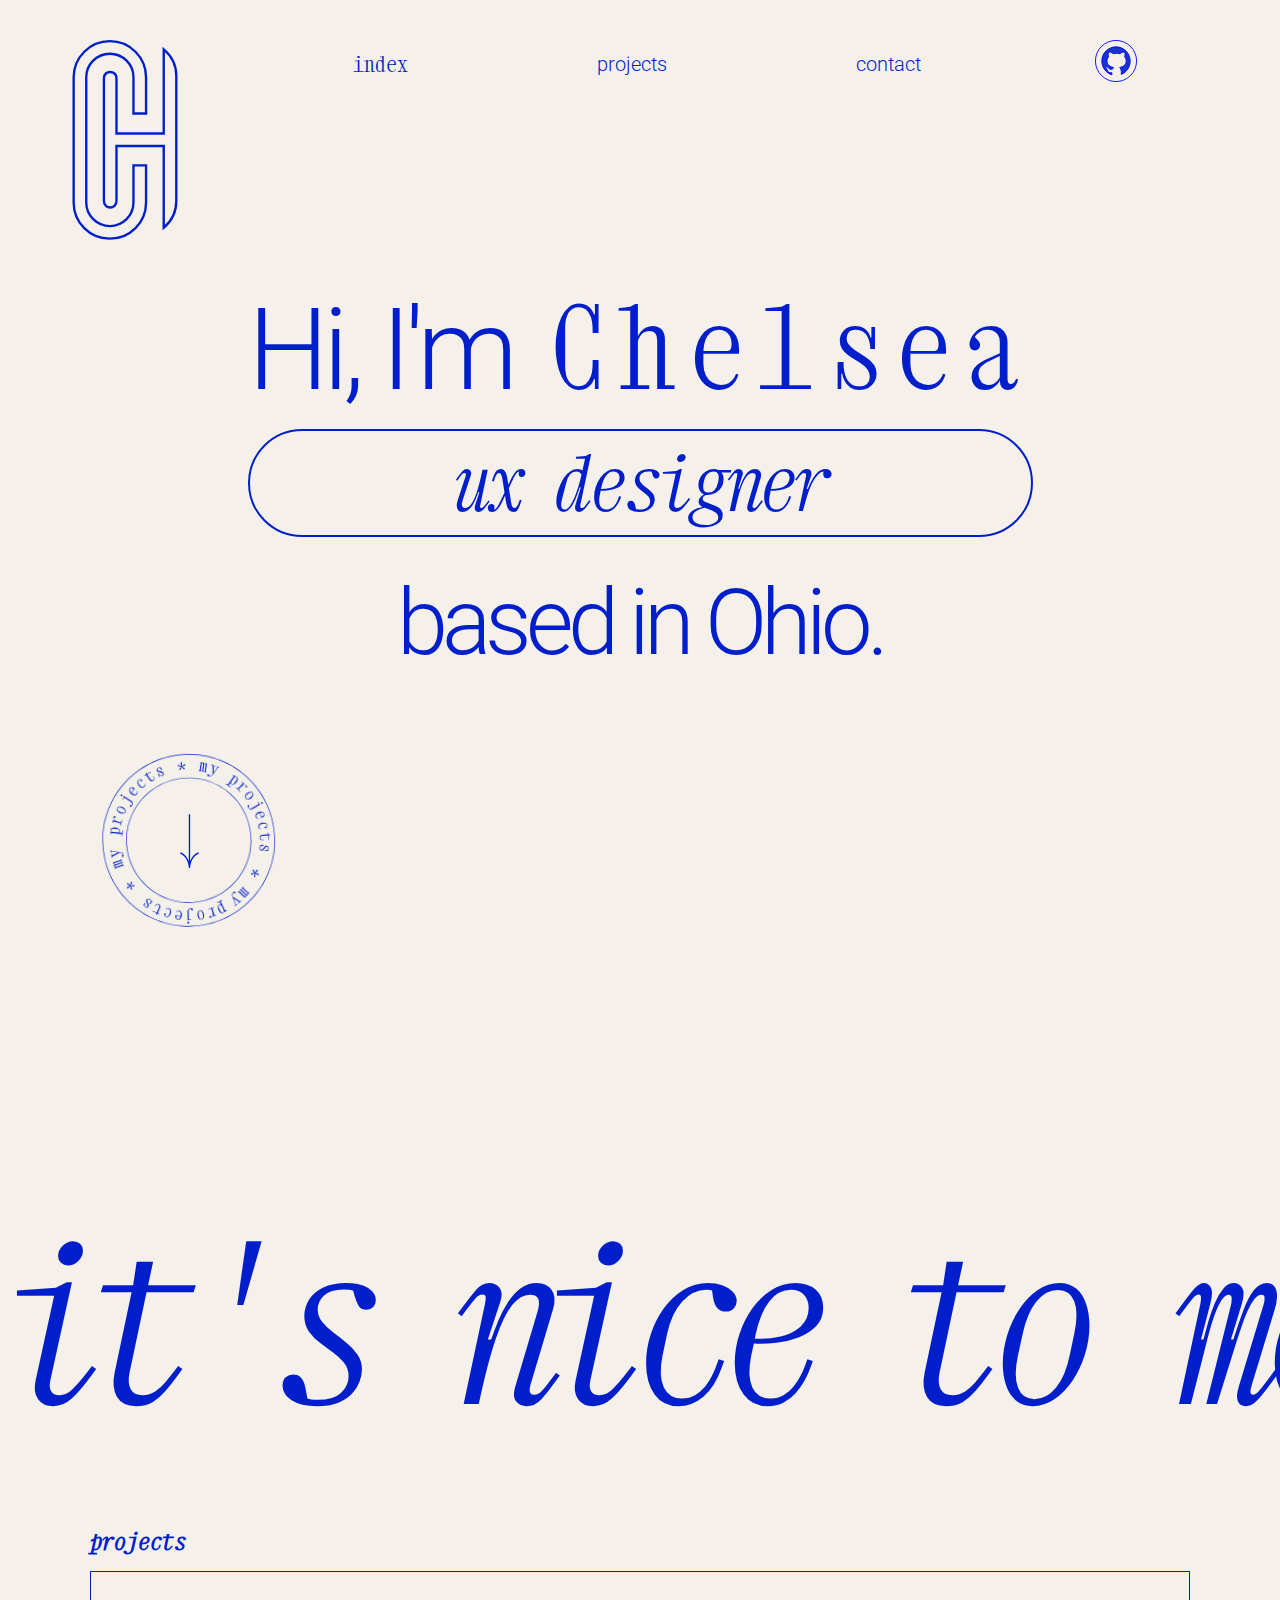
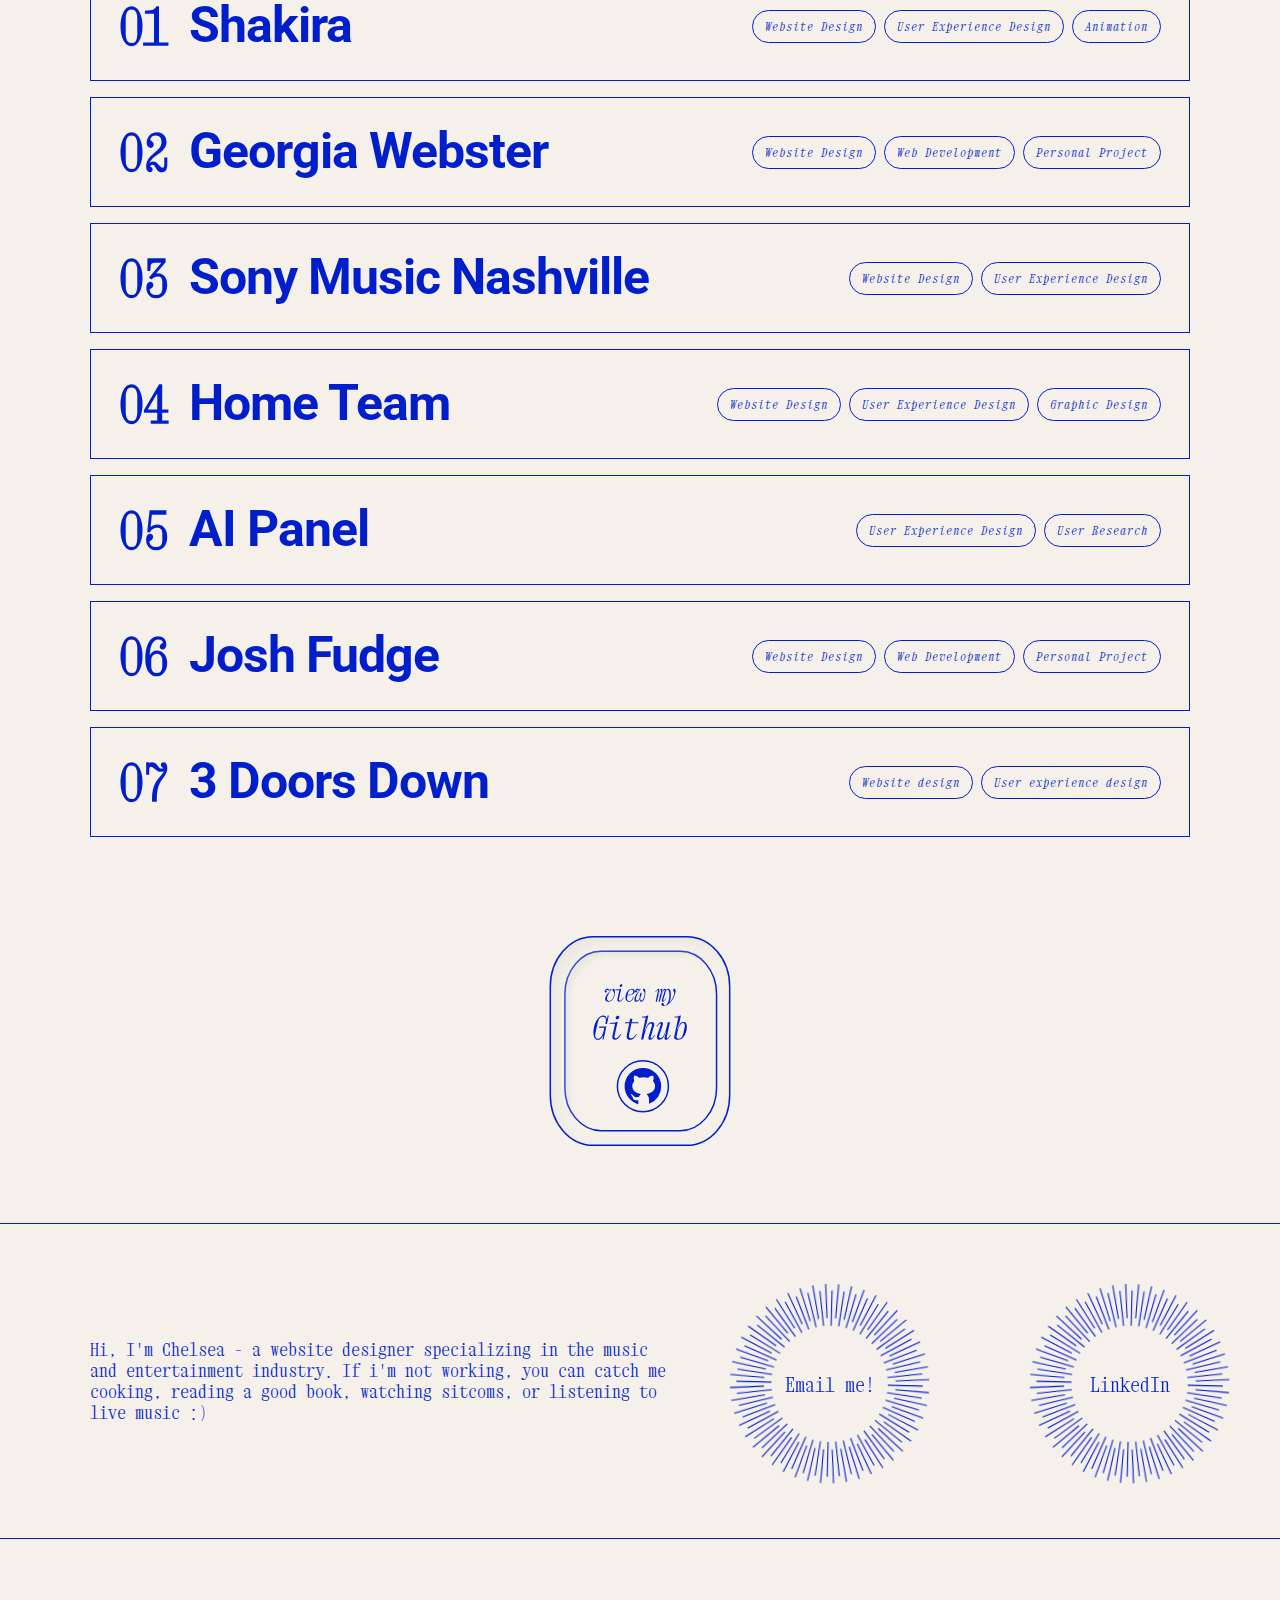
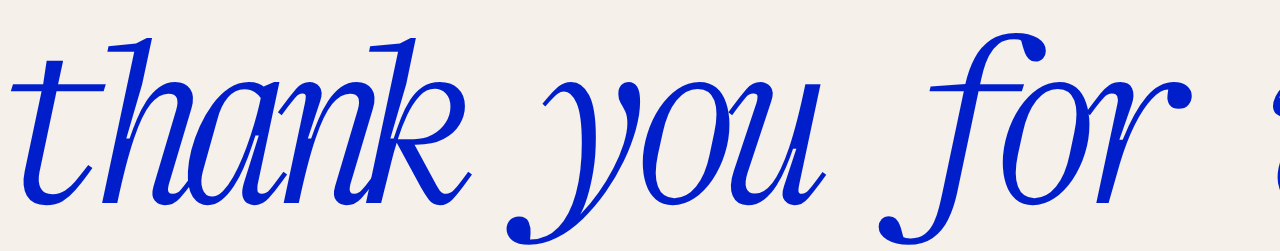
==== commit 4329abde: "google analytics installation test" ====
--- a/index.html
+++ b/index.html
@@ -5,7 +5,7 @@
     <meta charset="UTF-8">
     <meta name="viewport" content="width=device-width, initial-scale=1.0">
     <meta http-equiv="Content-Security-Policy"
-        content="default-src 'self'; img-src 'self' data:; script-src 'self'; font-src 'self' https://fonts.gstatic.com; style-src 'self' https://fonts.googleapis.com;">
+        content="script-src 'self' 'nonce-<random_value>' https://www.googletagmanager.com https://www.google-analytics.com;">
     <title>Chelsea Sedmak - Portfolio</title>
     <link rel="stylesheet" href="styles.css">
     <link rel="preload" href="https://fonts.googleapis.com">
@@ -15,13 +15,12 @@
         href="https://fonts.googleapis.com/css2?family=Roboto:ital,wght@0,100;0,300;0,400;0,500;0,700;0,900;1,100;1,300;1,400;1,500;1,700;1,900&display=swap"
         rel="stylesheet">
     <!-- Google tag (gtag.js) -->
-    <script async src="https://www.googletagmanager.com/gtag/js?id=G-30CPPWSN0V"></script>
-    <script>
+    <script async src="https://www.googletagmanager.com/gtag/js?id=G-K4X6E45GZP"></script>
+    <script nonce="<random_value>">
         window.dataLayer = window.dataLayer || [];
         function gtag() { dataLayer.push(arguments); }
         gtag('js', new Date());
-
-        gtag('config', 'G-30CPPWSN0V');
+        gtag('config', 'G-K4X6E45GZP');
     </script>
 </head>
 
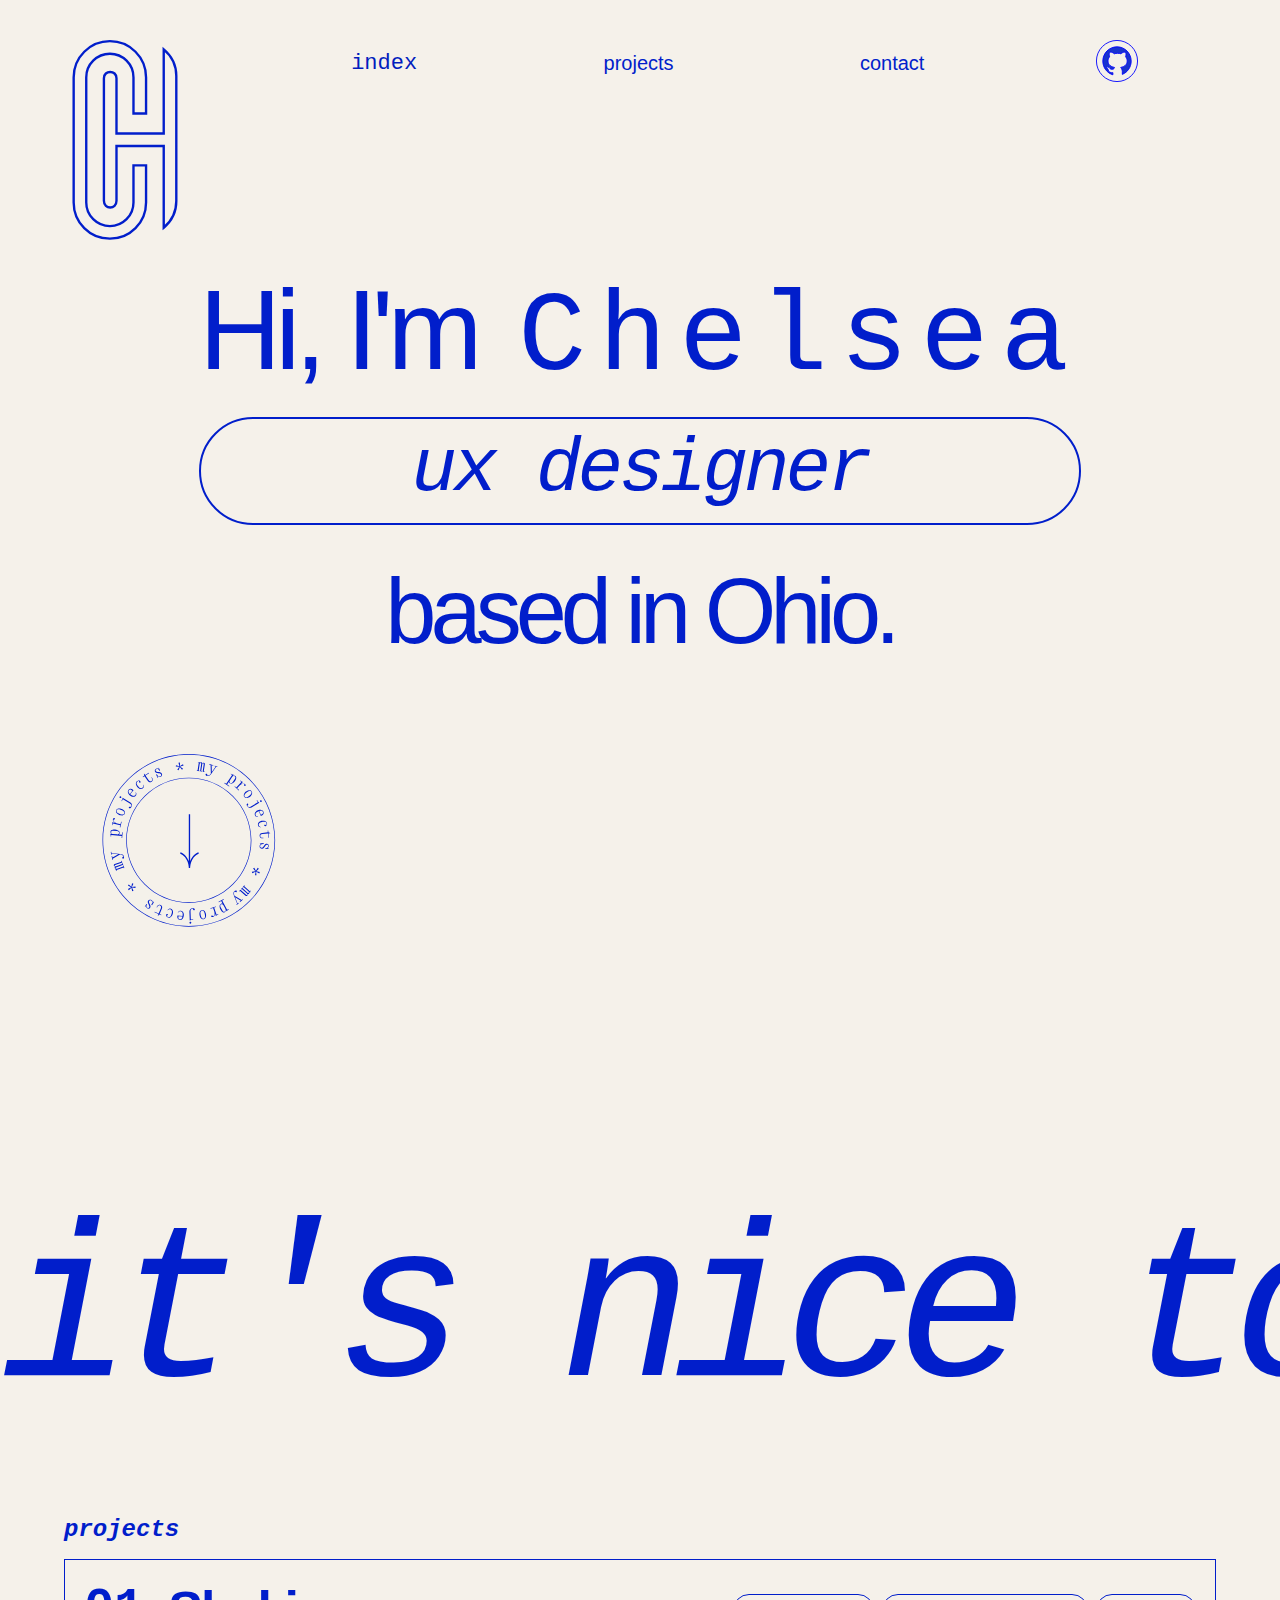
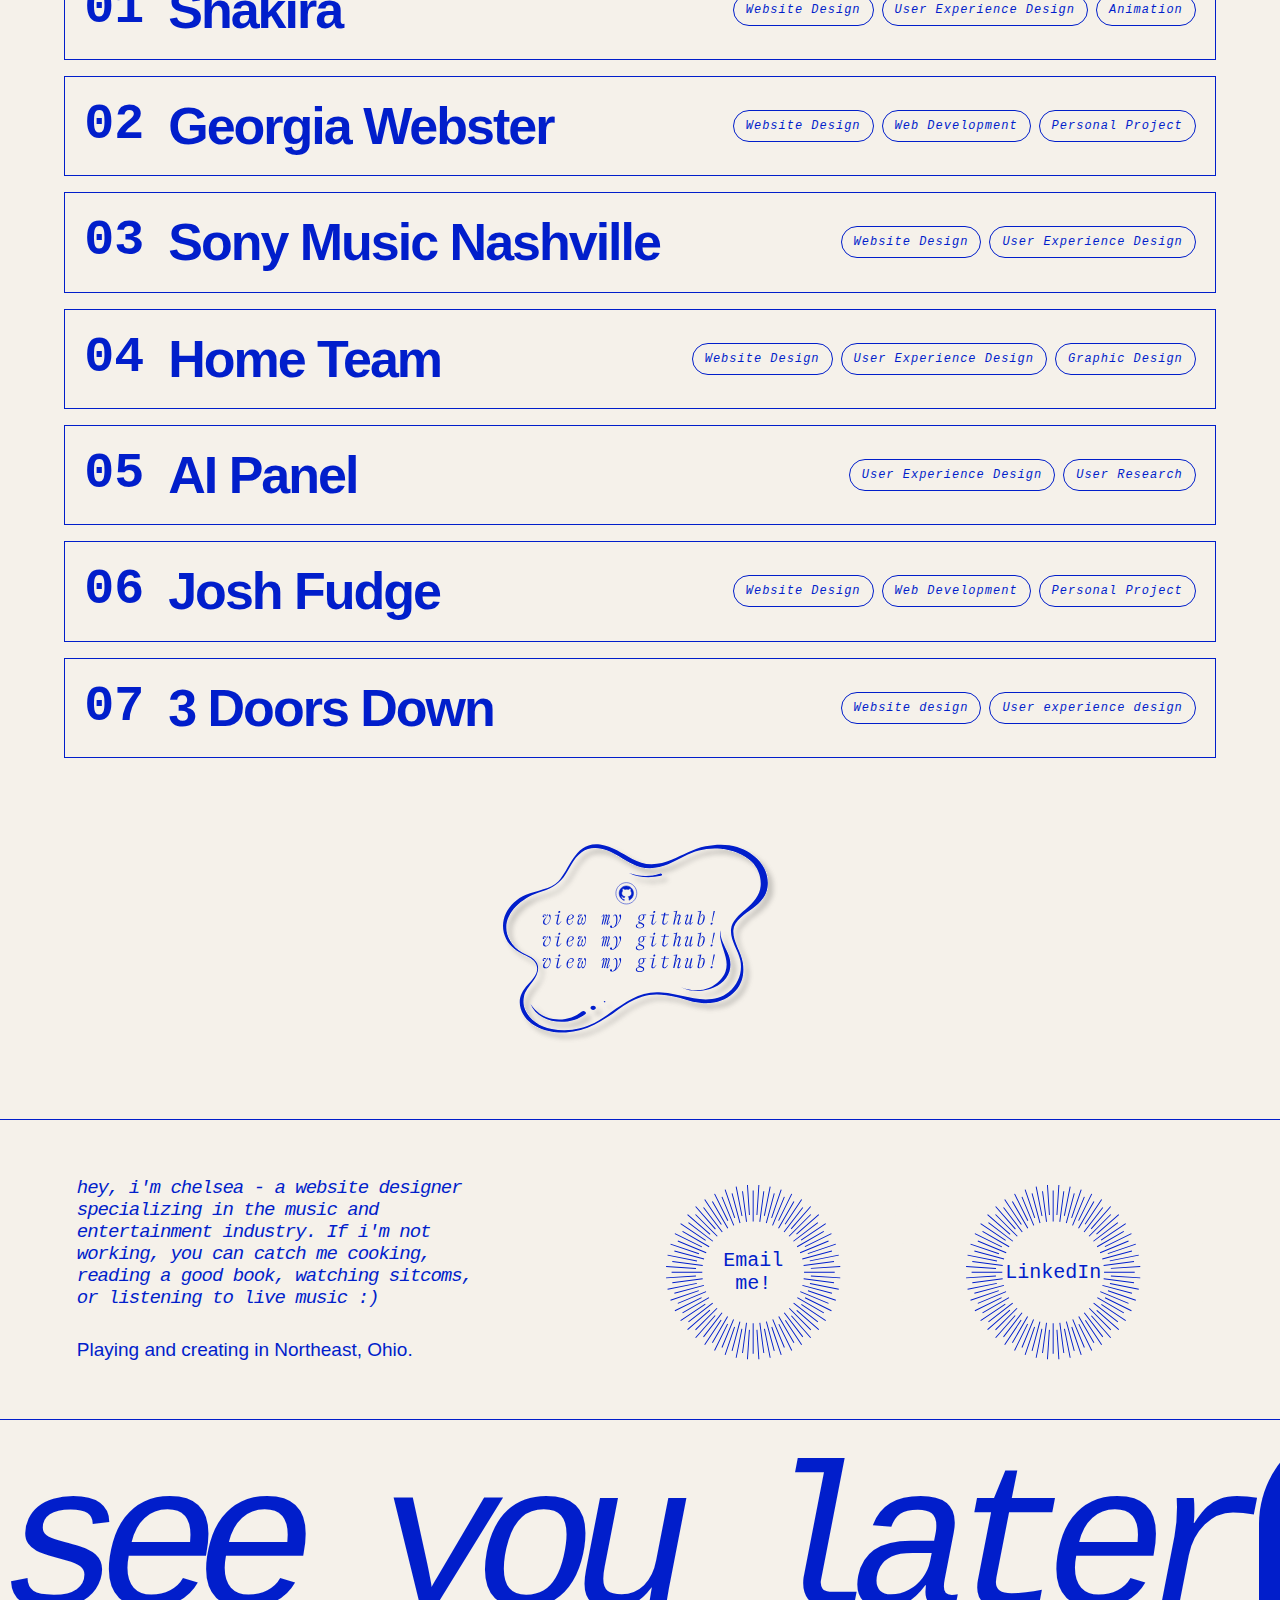
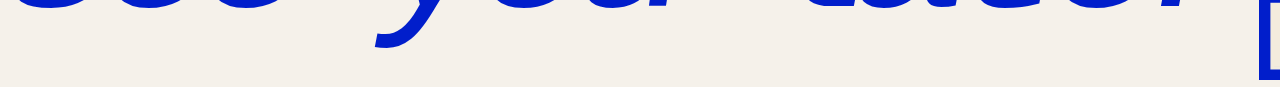
==== commit 86637e54: "cleaned up the design, added in a README, added in a favicon" ====
--- a/index.html
+++ b/index.html
@@ -5,7 +5,8 @@
     <meta charset="UTF-8">
     <meta name="viewport" content="width=device-width, initial-scale=1.0">
     <meta http-equiv="Content-Security-Policy"
-        content="script-src 'self' 'nonce-<random_value>' https://www.googletagmanager.com https://www.google-analytics.com;">
+        content="default-src 'self'; img-src 'self' data:; script-src 'self' https://www.googletagmanager.com https://www.google-analytics.com; font-src 'self' https://fonts.gstatic.com; style-src 'self' https://fonts.googleapis.com;">
+    <link rel="icon" href="assets/favicon (1).png" type="image/png">
     <title>Chelsea Sedmak - Portfolio</title>
     <link rel="stylesheet" href="styles.css">
     <link rel="preload" href="https://fonts.googleapis.com">
@@ -14,12 +15,17 @@
     <link
         href="https://fonts.googleapis.com/css2?family=Roboto:ital,wght@0,100;0,300;0,400;0,500;0,700;0,900;1,100;1,300;1,400;1,500;1,700;1,900&display=swap"
         rel="stylesheet">
+    <link rel="preconnect" href="https://fonts.googleapis.com">
+    <link rel="preconnect" href="https://fonts.gstatic.com" crossorigin>
+    <link href="https://fonts.googleapis.com/css2?family=Schibsted+Grotesk:ital,wght@0,800;1,800&display=swap"
+        rel="stylesheet">
     <!-- Google tag (gtag.js) -->
     <script async src="https://www.googletagmanager.com/gtag/js?id=G-K4X6E45GZP"></script>
-    <script nonce="<random_value>">
+    <script>
         window.dataLayer = window.dataLayer || [];
         function gtag() { dataLayer.push(arguments); }
         gtag('js', new Date());
+
         gtag('config', 'G-K4X6E45GZP');
     </script>
 </head>
@@ -49,10 +55,6 @@
             </ul>
         </div>
     </section>
-
-
-
-
     <!-- Hero Button Container -->
     <a href="#projects-section" class="hero-button-container">
         <img src="assets/my-projects-circle2.svg" loading="lazy" alt="Projects Loop" class="copy-circle"
@@ -60,7 +62,6 @@
             width="175px" height="175px">
         <img src="assets/down-arrow.svg" alt="Arrow Down" class="arrow-down">
     </a>
-
     <!-- Hero Section -->
     <section id="hero-section">
         <div class="hero-section-container">
@@ -72,7 +73,6 @@
             </h1>
         </div>
     </section>
-
     <!-- Scrolling Wrapper Home -->
     <div class="scrolling-wrapper-home">
         <div class="moving-text" data-text="it's nice to meet you">
@@ -99,61 +99,55 @@
             </div>
         </div>
     </div>
-
     <!-- Projects Section -->
     <section id="projects-section">
         <h3>projects</h3>
         <div id="projects-container"></div>
     </section>
-
     <!-- Contact Section -->
     <section id="contact-section">
         <div class="github-button-container">
             <a href="https://github.com/chelseasedmak" target="_blank" rel="noopener noreferrer" class="github-button">
-                <img src="assets/github-button14 (1).svg" loading="lazy" alt="View my GitHub" width="210px"
-                    height="210px">
+                <img src="assets/github-icon-doodle (5).svg" loading="lazy" alt="View my GitHub" width="275px"
+                    height="275px">
             </a>
         </div>
     </section>
-
     <!-- About Section -->
     <section id="about-section">
         <div class="about-container">
-            <p>
-                Hi, I'm Chelsea - a website designer specializing in the music and entertainment industry. If i'm not
-                working, you can catch me cooking, reading a good book, watching
-                sitcoms,
-                or listening to live music :)
-            </p>
+            <div class="about-text">
+                <p>
+                    hey, i'm chelsea - a website designer specializing in the music and entertainment industry. If i'm
+                    not
+                    working, you can catch me cooking, reading a good book, watching
+                    sitcoms,
+                    or listening to live music :)
+                </p>
+                <p class="location-about-section">Playing and creating in Northeast, Ohio. </p>
+            </div>
 
             <div class="icons">
                 <a href="mailto:chelseasedmak.web@gmail.com" class="contact-button-container">
                     <img src="assets/circle-decoration-2.svg" loading="lazy" alt="" class="copy-circle"
                         style="transform: translate3d(0px, 0px, 0px) scale3d(1, 1, 1) rotateX(0deg) rotateY(0deg) rotateZ(1.4976deg) skew(0deg, 0deg); transform-style: preserve-3d; will-change: transform;"
-                        width="200px" height="200px">
+                        width="175px" height="175px">
                     <div class="contact-button-text">Email me!</div>
                 </a>
                 <a href="https://www.linkedin.com/in/chelseasedmak/" class="contact-button-container" target="_blank"
                     rel="noopener noreferrer">
                     <img src="assets/circle-decoration-2.svg" loading="lazy" alt="" class="copy-circle"
                         style="transform: translate3d(0px, 0px, 0px) scale3d(1, 1, 1) rotateX(0deg) rotateY(0deg) rotateZ(1.4976deg) skew(0deg, 0deg); transform-style: preserve-3d; will-change: transform;"
-                        width="200px" height="200px">
+                        width="175px" height="175px">
                     <div class="contact-button-text">LinkedIn</div>
                 </a>
             </div>
         </div>
     </section>
-
-    <!-- Scrolling Footer -->
-    <div class="scrolling-wrapper-home">
-        <div class="moving-text" data-text="thank you for viewing!">
-            thank you for viewing!
-            <div class="scrolling-icons">
-                <img src="assets/decor-4.svg" loading="lazy" class="scrolling-item" alt="decoration">
-                <img src="assets/decor-9.png" loading="lazy" class="scrolling-item" alt="decoration">
-                <img src="assets/decor-10.svg" loading="lazy" class="scrolling-item" alt="decoration">
-            </div>
-        </div>
+    <!-- Footer -->
+    <div class="home-footer">
+        <div class="footer-text">see you later</div>
+        <img src="assets/spcae-decoration.svg" loading="lazy" alt="decoration" class="footer-icon" height="270px">
     </div>
 
     <script src="script.js"></script>
--- a/styles.css
+++ b/styles.css
@@ -591,8 +591,8 @@
 /* PROJECTS SECTION */
 #projects-section {
     margin-top: 4%;
-    margin-left: 7%;
-    margin-right: 7%;
+    margin-left: 5%;
+    margin-right: 5%;
 }
 
 h3 {
@@ -612,7 +612,7 @@
     flex-direction: row;
     justify-content: space-between;
     align-items: center;
-    padding: 24px 28px;
+    padding: 1.5vw;
     border: 1px solid #011ECB;
     margin-bottom: 16px;
     color: #011ECB;
@@ -636,7 +636,7 @@
     top: -150%;
     left: 45%;
     border: 1px solid #011ECB;
-    width: 500px;
+    width: 575px;
     object-fit: cover;
     border-radius: 35px;
     z-index: 1000;
@@ -663,9 +663,10 @@
 
 .project-name {
     font-family: "Roboto", sans-serif;
-    font-size: 50px;
+    font-size: 52px;
     font-weight: 700;
-    letter-spacing: -1px;
+    letter-spacing: -2px;
+    margin-left: 4px;
 }
 
 /* TAGS SECTION */
@@ -795,7 +796,7 @@
     flex-direction: row;
     align-items: center;
     justify-content: center;
-    margin-top: 6%;
+    margin-top: 2%;
 }
 
 .github-button {
@@ -828,12 +829,13 @@
 }
 
 /* ABOUT/CONTACT SECTION */
-
 .about-container {
     border-top: 1px solid #011ECB;
     border-bottom: 1px solid #011ECB;
-    padding-top: 4px;
-    padding-bottom: 4px;
+    padding-left: 6%;
+    padding-right: 6%;
+    padding-top: 3%;
+    padding-bottom: 3%;
     display: flex;
     flex-direction: row;
     justify-content: space-between;
@@ -845,14 +847,24 @@
     flex-direction: row;
     justify-content: center;
     align-items: center;
-    margin-bottom: 6%;
+    margin-bottom: 3%;
 }
 
 p {
     font-family: "Xanh Mono", monospace;
-    font-size: 18px;
-    width: 600px;
-    margin-left: 7%;
+    font-size: 19px;
+    width: 80%;
+    letter-spacing: -1px;
+    font-style: italic;
+}
+
+.location-about-section {
+    font-family: "Roboto", sans-serif;
+    font-size: 19px;
+    font-weight: 300;
+    letter-spacing: 0px;
+    font-style: normal;
+    margin-top: 30px;
 }
 
 .contact-button-container {
@@ -863,7 +875,6 @@
     position: relative;
     text-align: center;
     width: 300px;
-    height: 300px;
     text-decoration: none;
     z-index: 1;
     transition: width 0.5s, height 0.5s;
@@ -913,13 +924,31 @@
 @media (max-width: 1200px) {
     p {
         font-size: 16px;
-        width: 600px;
         text-align: center;
     }
 
+    .location-about-section {
+        font-size: 16px;
+    }
+
     .contact-button-container {
-        width: 300px;
-        height: 300px;
+        width: 175px;
+        height: 1750x;
+    }
+
+    .about-text {
+        text-align: center;
+        display: flex;
+        flex-direction: column;
+        justify-content: center;
+        align-items: center;
+        margin: 0px;
+        padding: 0px;
+    }
+
+    .copy-circle {
+        width: 150px;
+        height: 150px;
     }
 
     .contact-button-text {
@@ -930,6 +959,7 @@
     .about-container {
         display: flex;
         flex-direction: column;
+        justify-content: center;
         padding: 24px;
     }
 
@@ -943,7 +973,8 @@
 @media (max-width: 600px) {
 
     p {
-        width: 300px;
+        margin-left: 10%;
+        margin-right: 10%;
     }
 
     .github-button-container {
@@ -962,6 +993,19 @@
         margin-top: 4%;
     }
 
+    .location-about-section {
+        margin-top: 8px;
+    }
+
+    .contact-button-container {
+        height: 125px;
+    }
+
+    .copy-circle {
+        width: 110px;
+        height: 110px;
+    }
+
     .contact-button-text {
         font-size: 14px;
         margin-left: 101px;
@@ -970,30 +1014,69 @@
     .icons {
         display: flex;
         flex-direction: row;
-        justify-content: space-around;
-    }
-
-    .contact-button-container {
-        width: 225px;
-        height: 225px;
-    }
+        justify-content: space-between;
+    }
+
 }
 
 @media (max-width: 460px) {
     .contact-button-container {
-        width: 150px;
-        height: 150px;
-    }
-
-    p {
-        margin-left: 0%;
-    }
-}
+        width: 110px;
+        height: 110px;
+    }
+
+    .copy-circle {
+        width: 110px;
+        height: 110px;
+    }
+}
+
+
+/*FOOTER - HOMEPAGE*/
+.content {
+    min-height: 100vh;
+}
+
+.footer-text {
+    font-size: 16vw;
+    letter-spacing: -2vw;
+    font-family: "Xanh Mono", monospace;
+    font-style: italic;
+    word-spacing: -1vw;
+    white-space: nowrap;
+    transition: font-size ease, letter-spacing ease, word-spacing ease;
+}
+
+.home-footer {
+    position: relative;
+    width: 100%;
+    display: flex;
+    flex-direction: row;
+    justify-content: space-between;
+    align-items: center;
+    z-index: 1000;
+    margin-top: 4px;
+}
+
+.footer-icon {
+    transition: height 0.1s ease;
+    height: 20vw;
+    max-height: 270px;
+    margin-left: 20px;
+    margin-right: 16px;
+}
+
+@media (max-width: 600px) {
+    .home-footer {
+        margin-top: 16px;
+    }
+}
+
+
 
 
 
 /*---INTERAL PAGES---*/
-
 
 
 /*HERO SECTION*/
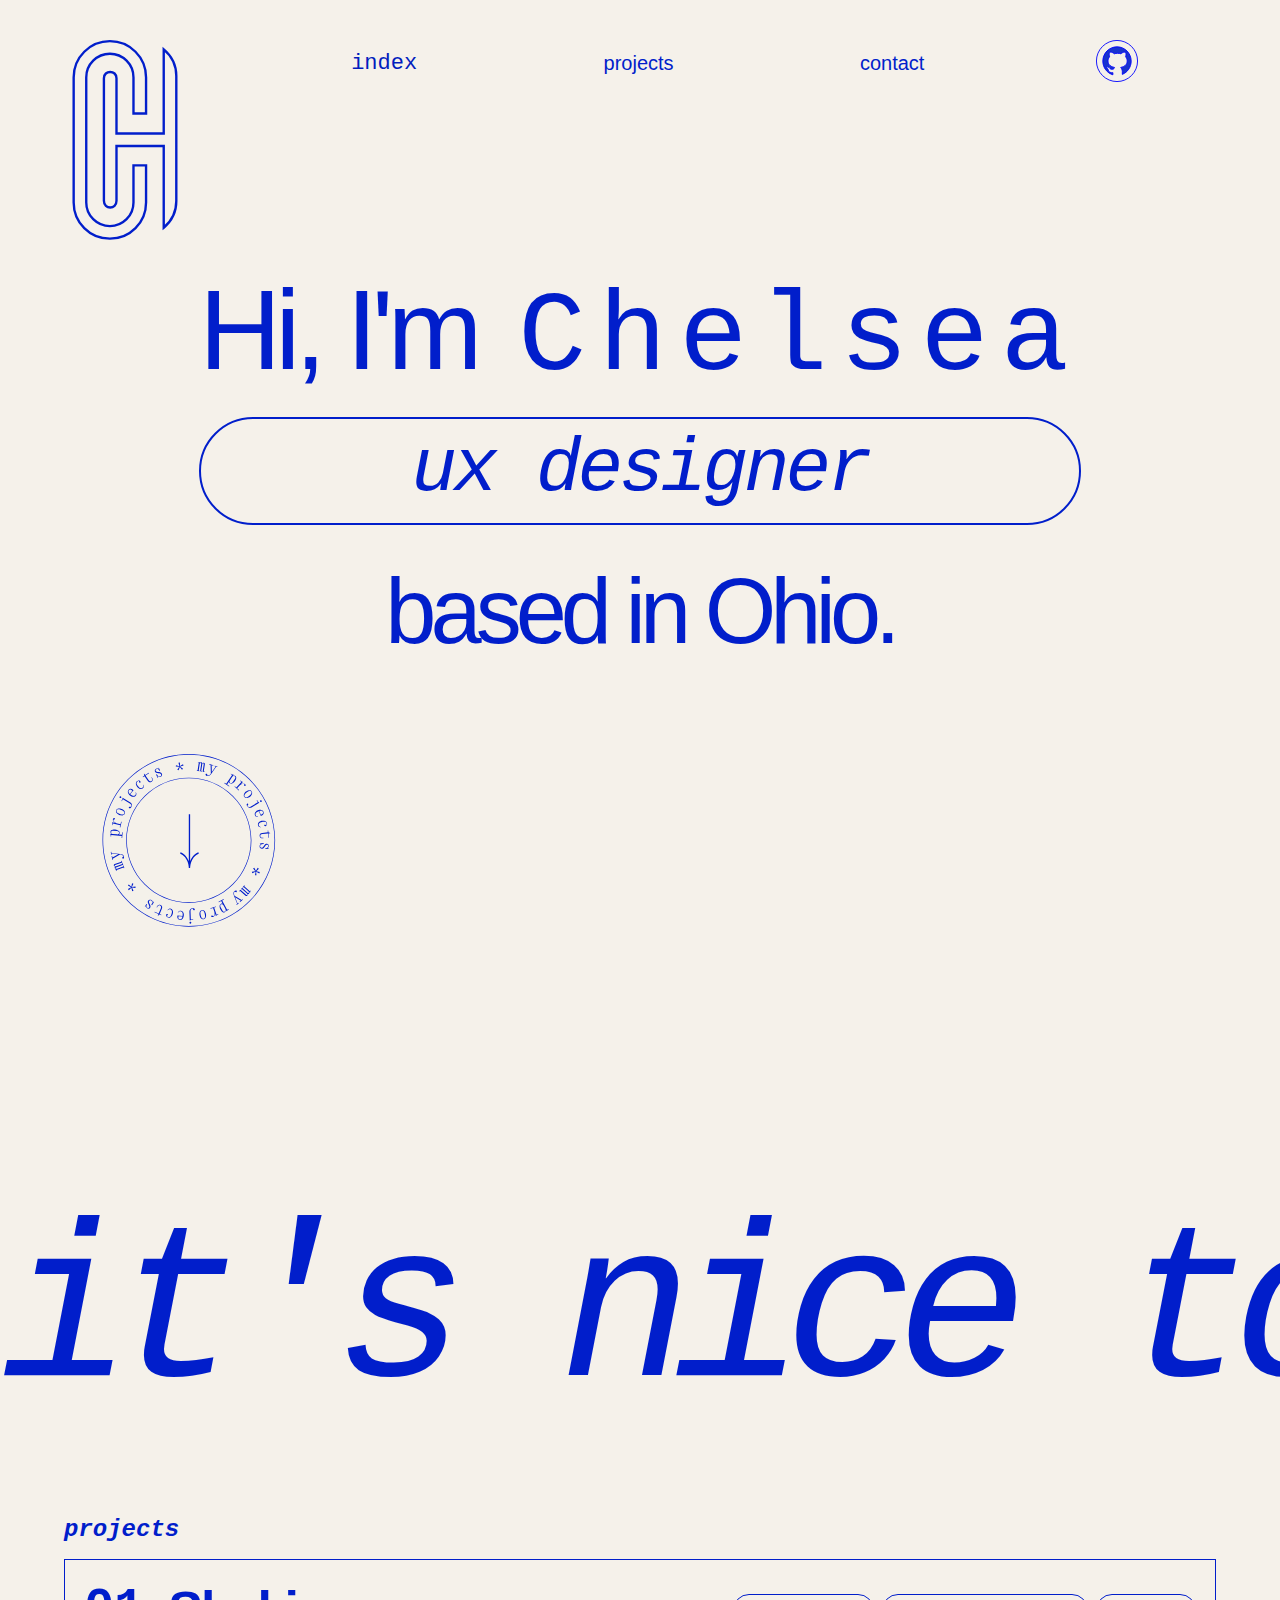
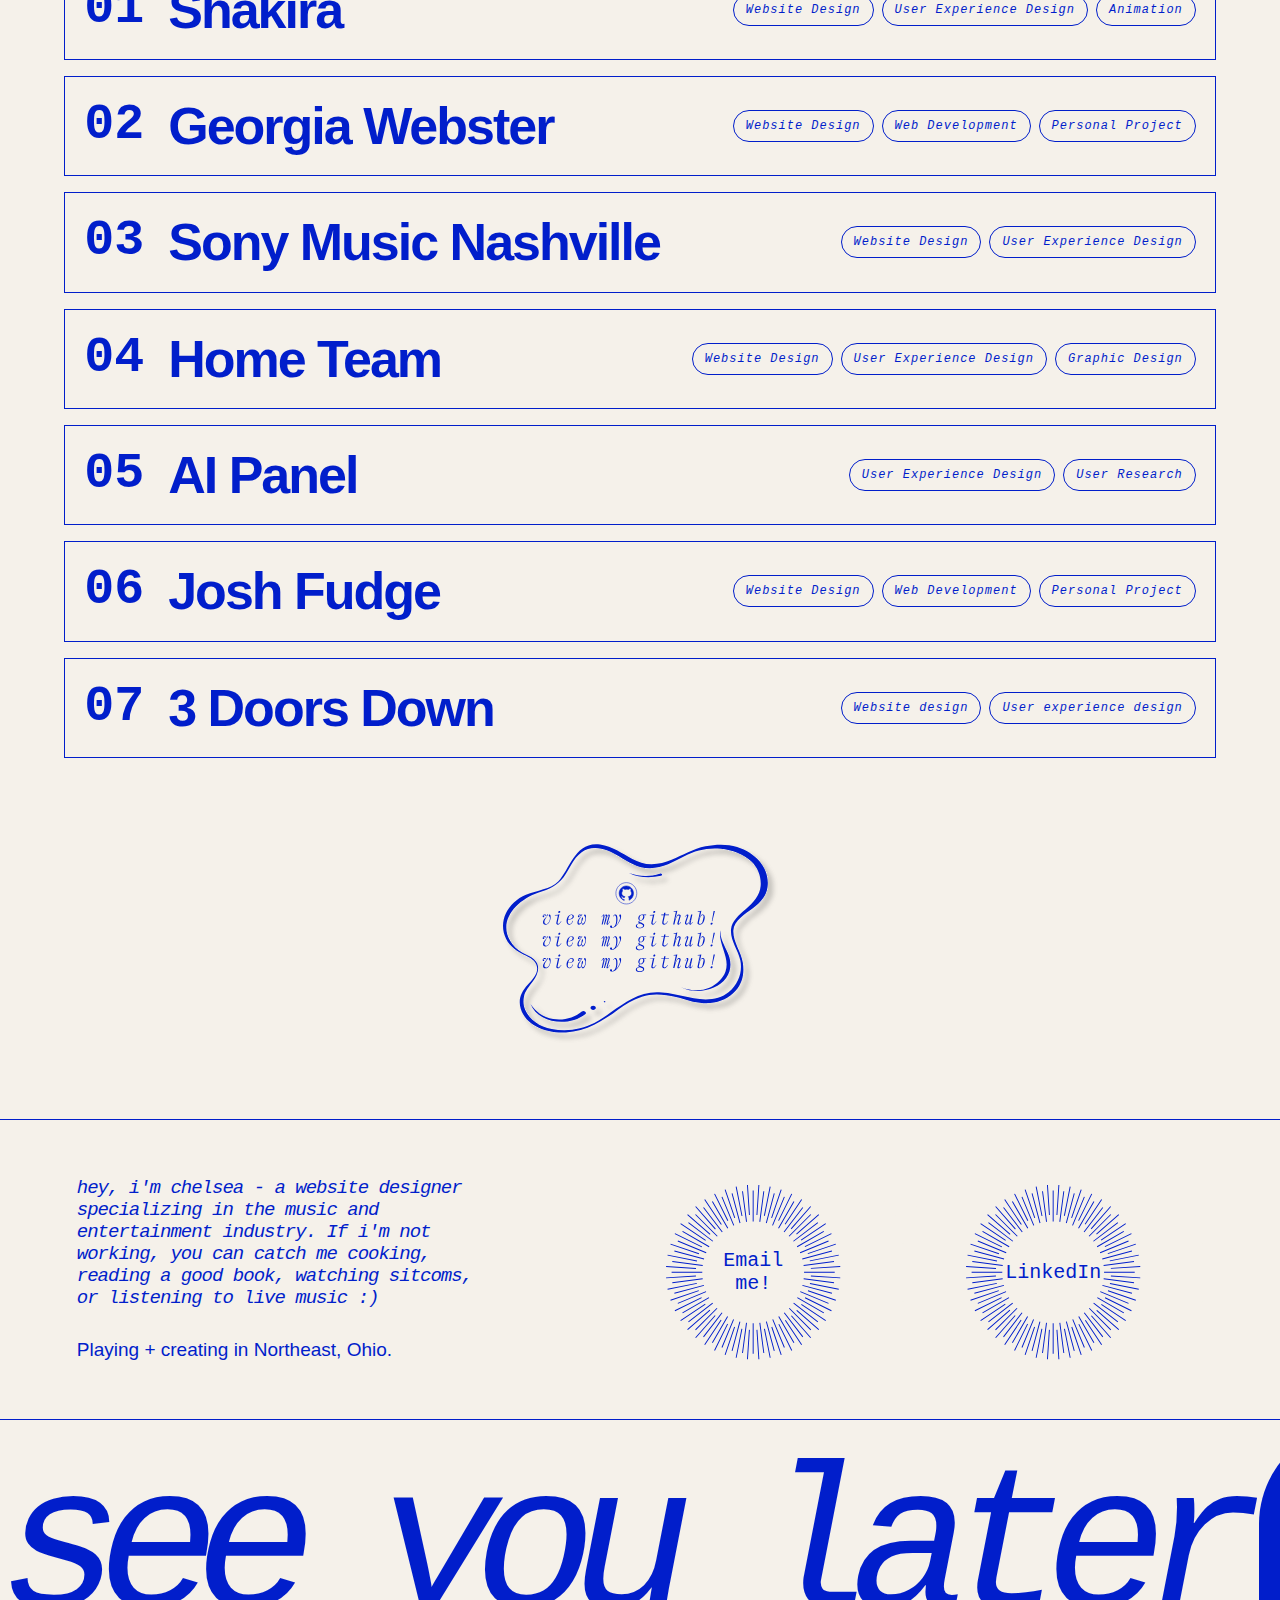
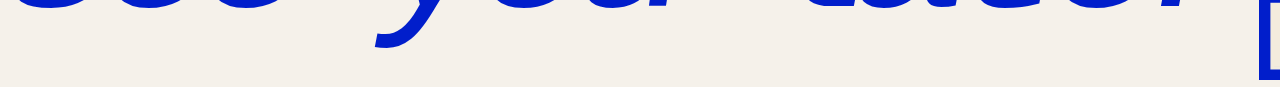
==== commit 2521e7d1: "copy change to about section" ====
--- a/index.html
+++ b/index.html
@@ -124,7 +124,7 @@
                     sitcoms,
                     or listening to live music :)
                 </p>
-                <p class="location-about-section">Playing and creating in Northeast, Ohio. </p>
+                <p class="location-about-section">Playing + creating in Northeast, Ohio. </p>
             </div>
 
             <div class="icons">
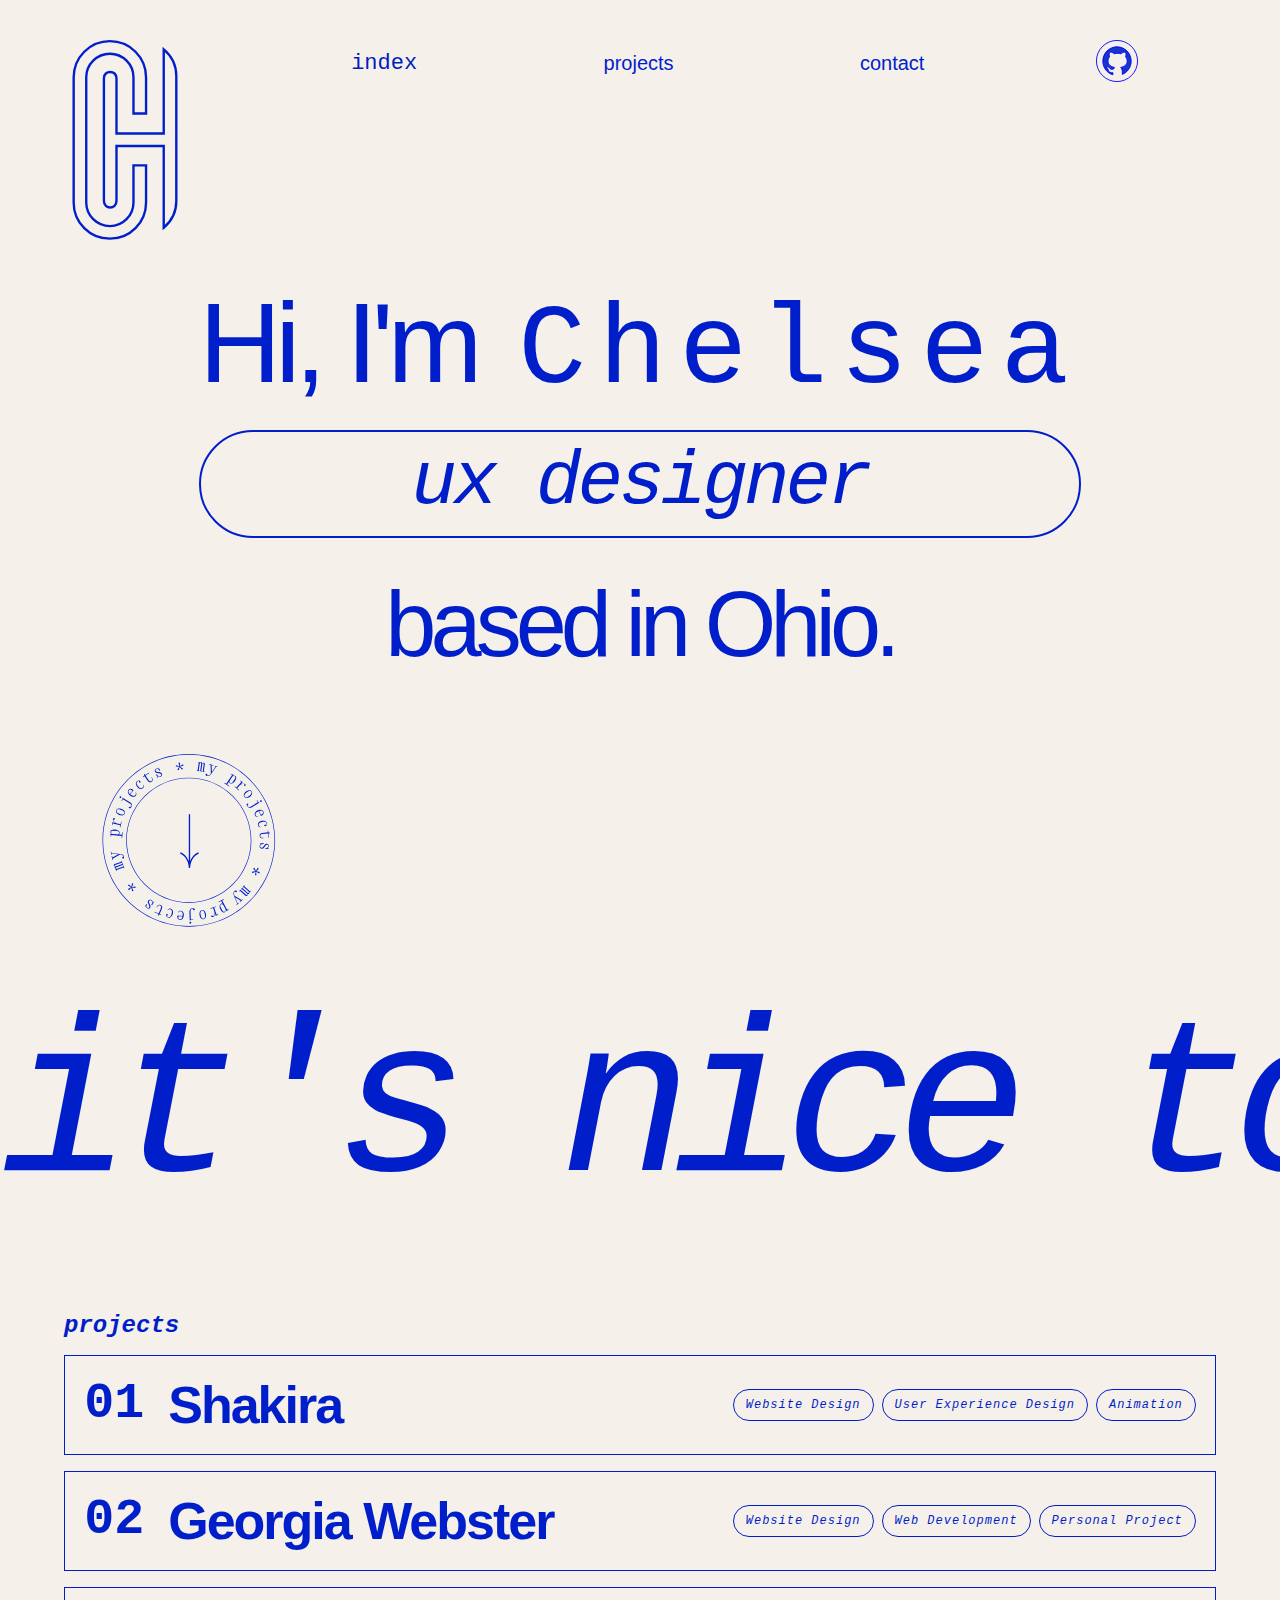
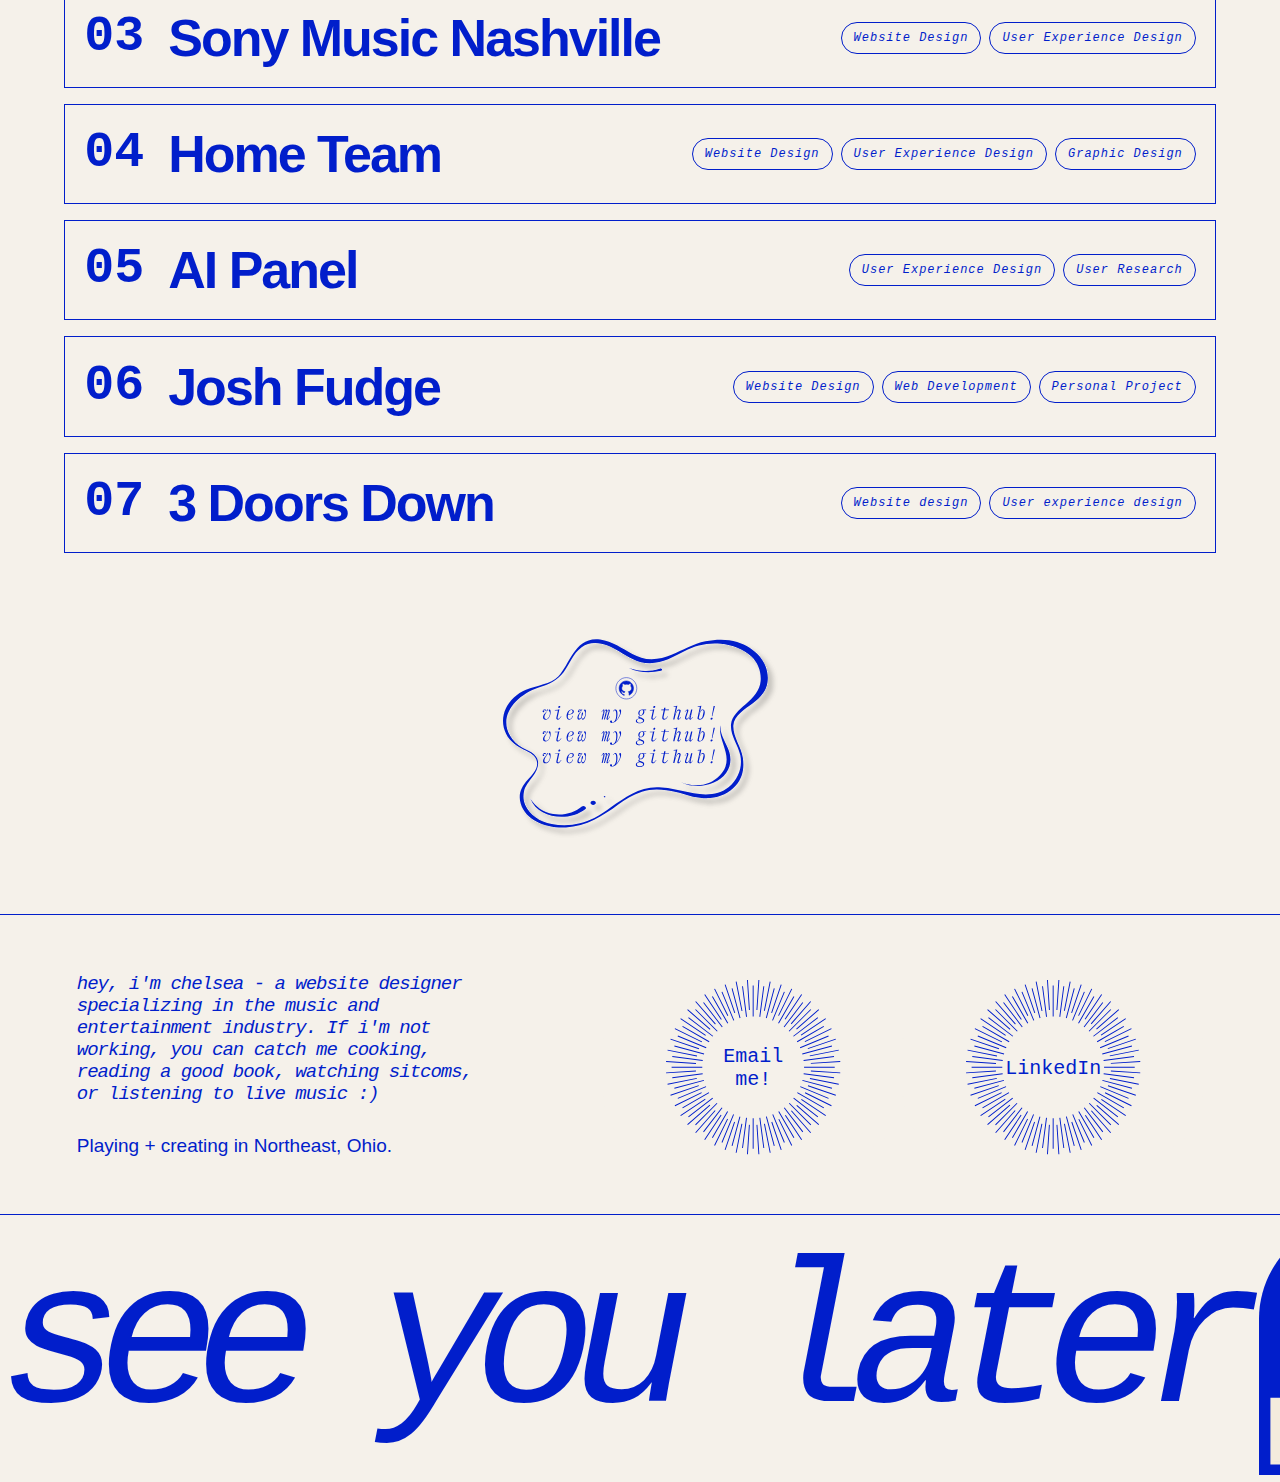
==== commit d0e9be9e: "added in new favicon" ====
--- a/index.html
+++ b/index.html
@@ -6,7 +6,7 @@
     <meta name="viewport" content="width=device-width, initial-scale=1.0">
     <meta http-equiv="Content-Security-Policy"
         content="default-src 'self'; img-src 'self' data:; script-src 'self' https://www.googletagmanager.com https://www.google-analytics.com; font-src 'self' https://fonts.gstatic.com; style-src 'self' https://fonts.googleapis.com;">
-    <link rel="icon" href="assets/favicon (1).png" type="image/png">
+    <link rel="icon" href="assets/favicon (2).png" type="image/png">
     <title>Chelsea Sedmak - Portfolio</title>
     <link rel="stylesheet" href="styles.css">
     <link rel="preload" href="https://fonts.googleapis.com">
--- a/styles.css
+++ b/styles.css
@@ -240,12 +240,10 @@
     justify-content: center;
     height: 100vh;
     position: relative;
-}
-
-
-.hero-section-container {
-    margin-bottom: 2%;
-}
+    margin-bottom: -16%;
+}
+
+
 
 /* HERO BUTTON */
 .hero-button-container {
@@ -254,7 +252,7 @@
     align-items: flex-end;
     position: absolute;
     top: 82%;
-    left: 10%;
+    left: 6%;
     display: flex;
     align-items: center;
     justify-content: center;
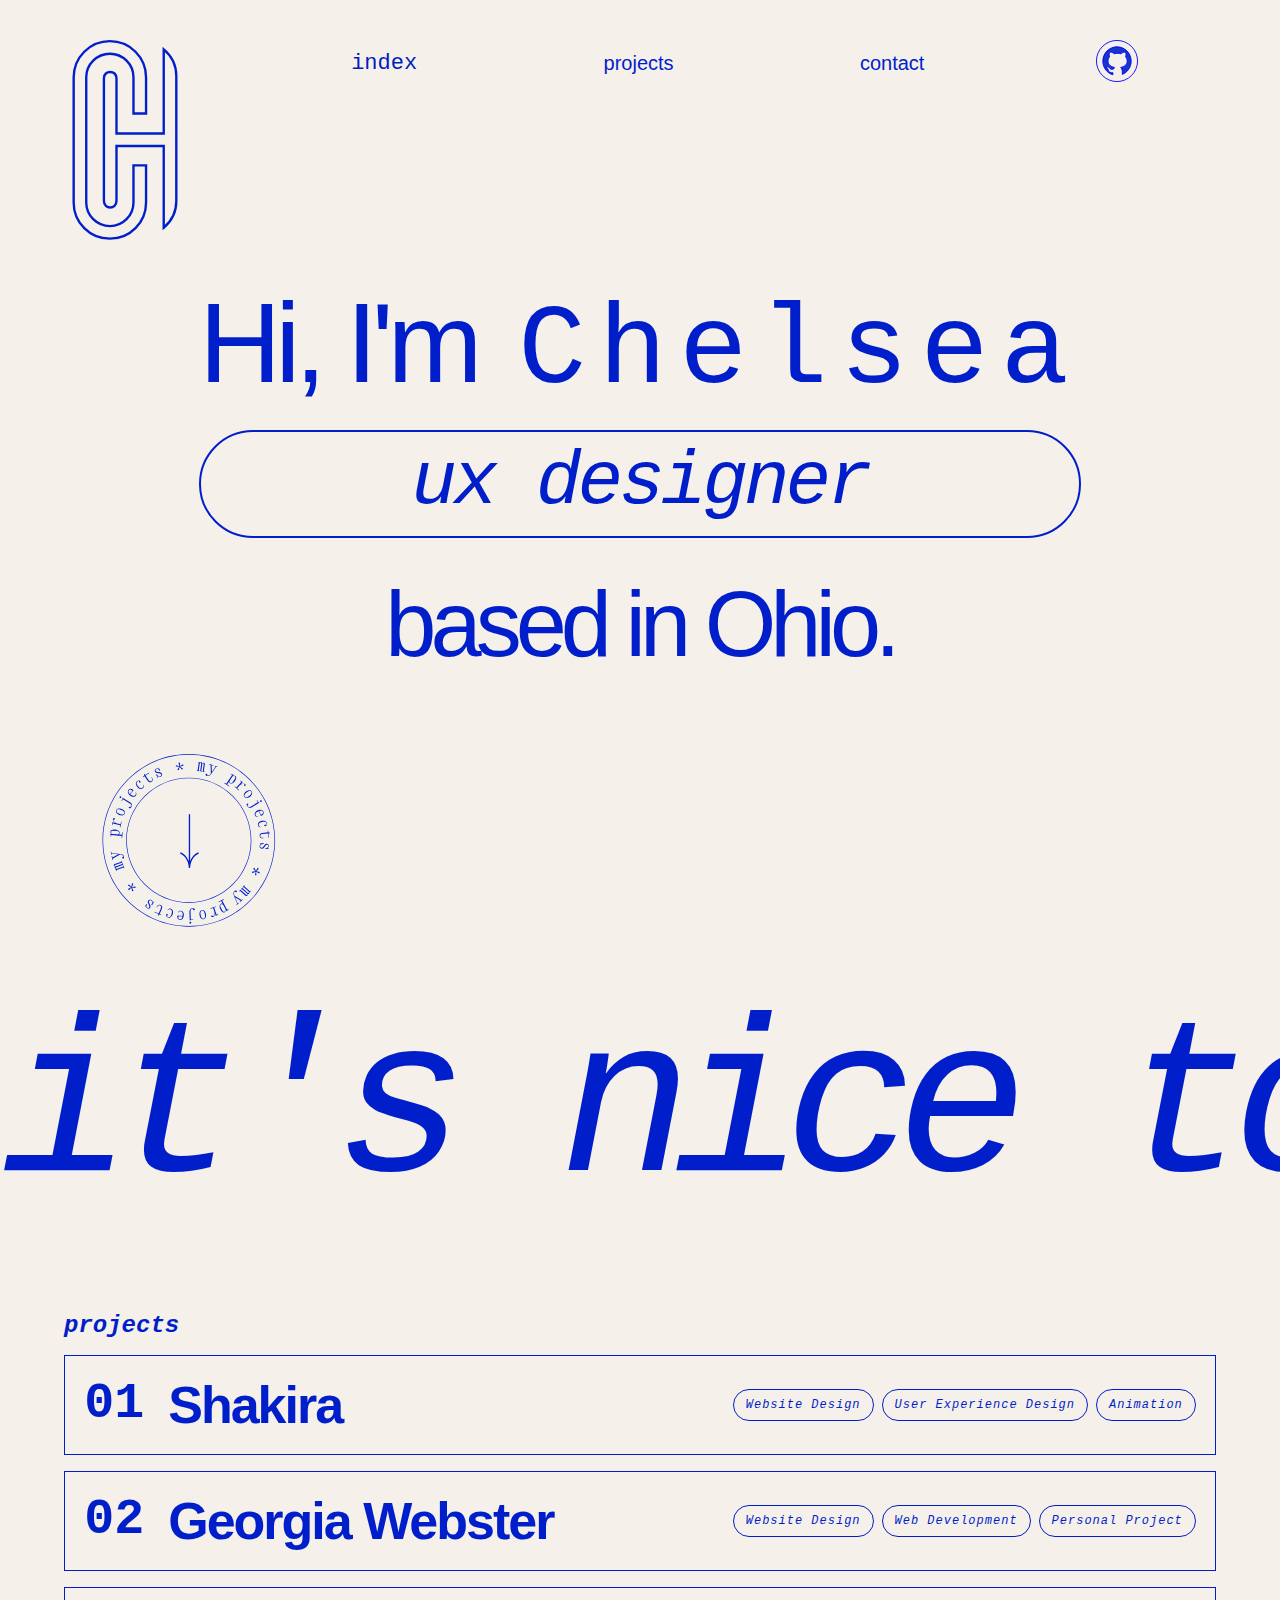
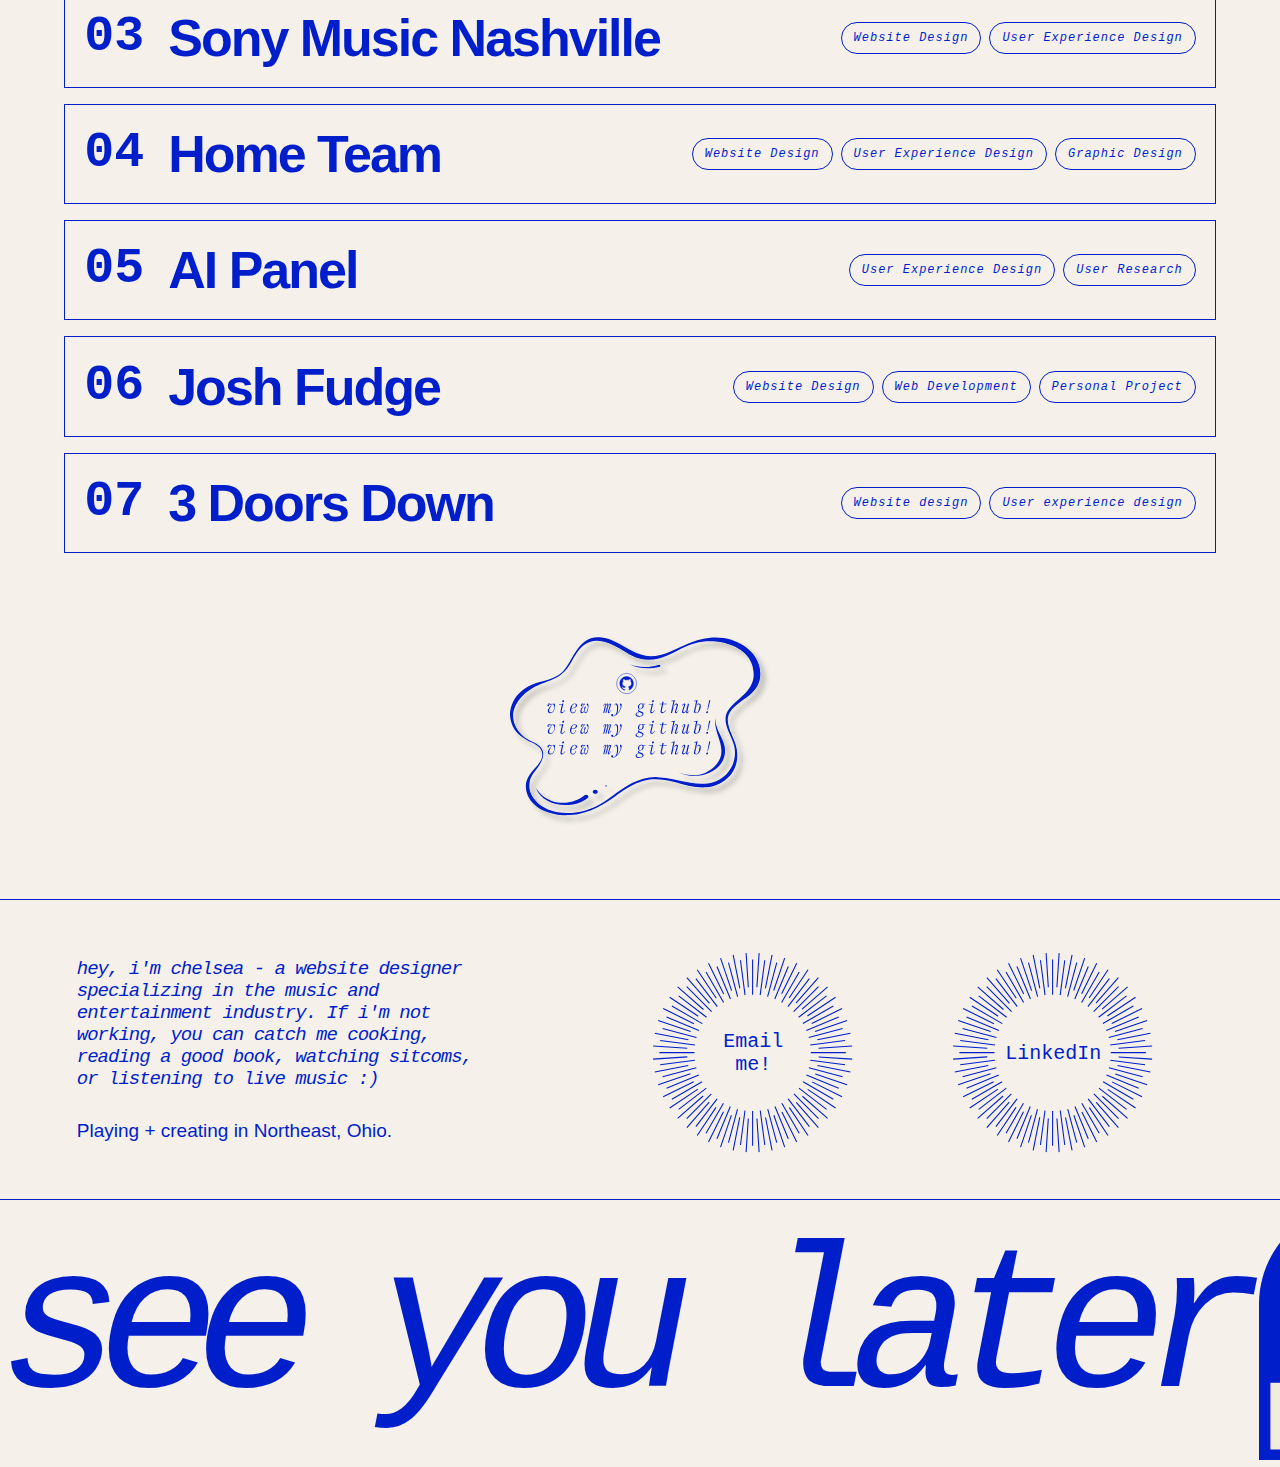
==== commit 4263352b: "adjusted contact button sizes on the index page" ====
--- a/index.html
+++ b/index.html
@@ -108,8 +108,8 @@
     <section id="contact-section">
         <div class="github-button-container">
             <a href="https://github.com/chelseasedmak" target="_blank" rel="noopener noreferrer" class="github-button">
-                <img src="assets/github-icon-doodle (5).svg" loading="lazy" alt="View my GitHub" width="275px"
-                    height="275px">
+                <img src="assets/github-icon-doodle (5).svg" loading="lazy" alt="View my GitHub" width="260px"
+                    height="260px">
             </a>
         </div>
     </section>
@@ -131,14 +131,14 @@
                 <a href="mailto:chelseasedmak.web@gmail.com" class="contact-button-container">
                     <img src="assets/circle-decoration-2.svg" loading="lazy" alt="" class="copy-circle"
                         style="transform: translate3d(0px, 0px, 0px) scale3d(1, 1, 1) rotateX(0deg) rotateY(0deg) rotateZ(1.4976deg) skew(0deg, 0deg); transform-style: preserve-3d; will-change: transform;"
-                        width="175px" height="175px">
+                        width="200px" height="200px">
                     <div class="contact-button-text">Email me!</div>
                 </a>
                 <a href="https://www.linkedin.com/in/chelseasedmak/" class="contact-button-container" target="_blank"
                     rel="noopener noreferrer">
                     <img src="assets/circle-decoration-2.svg" loading="lazy" alt="" class="copy-circle"
                         style="transform: translate3d(0px, 0px, 0px) scale3d(1, 1, 1) rotateX(0deg) rotateY(0deg) rotateZ(1.4976deg) skew(0deg, 0deg); transform-style: preserve-3d; will-change: transform;"
-                        width="175px" height="175px">
+                        width="200px" height="200px">
                     <div class="contact-button-text">LinkedIn</div>
                 </a>
             </div>
